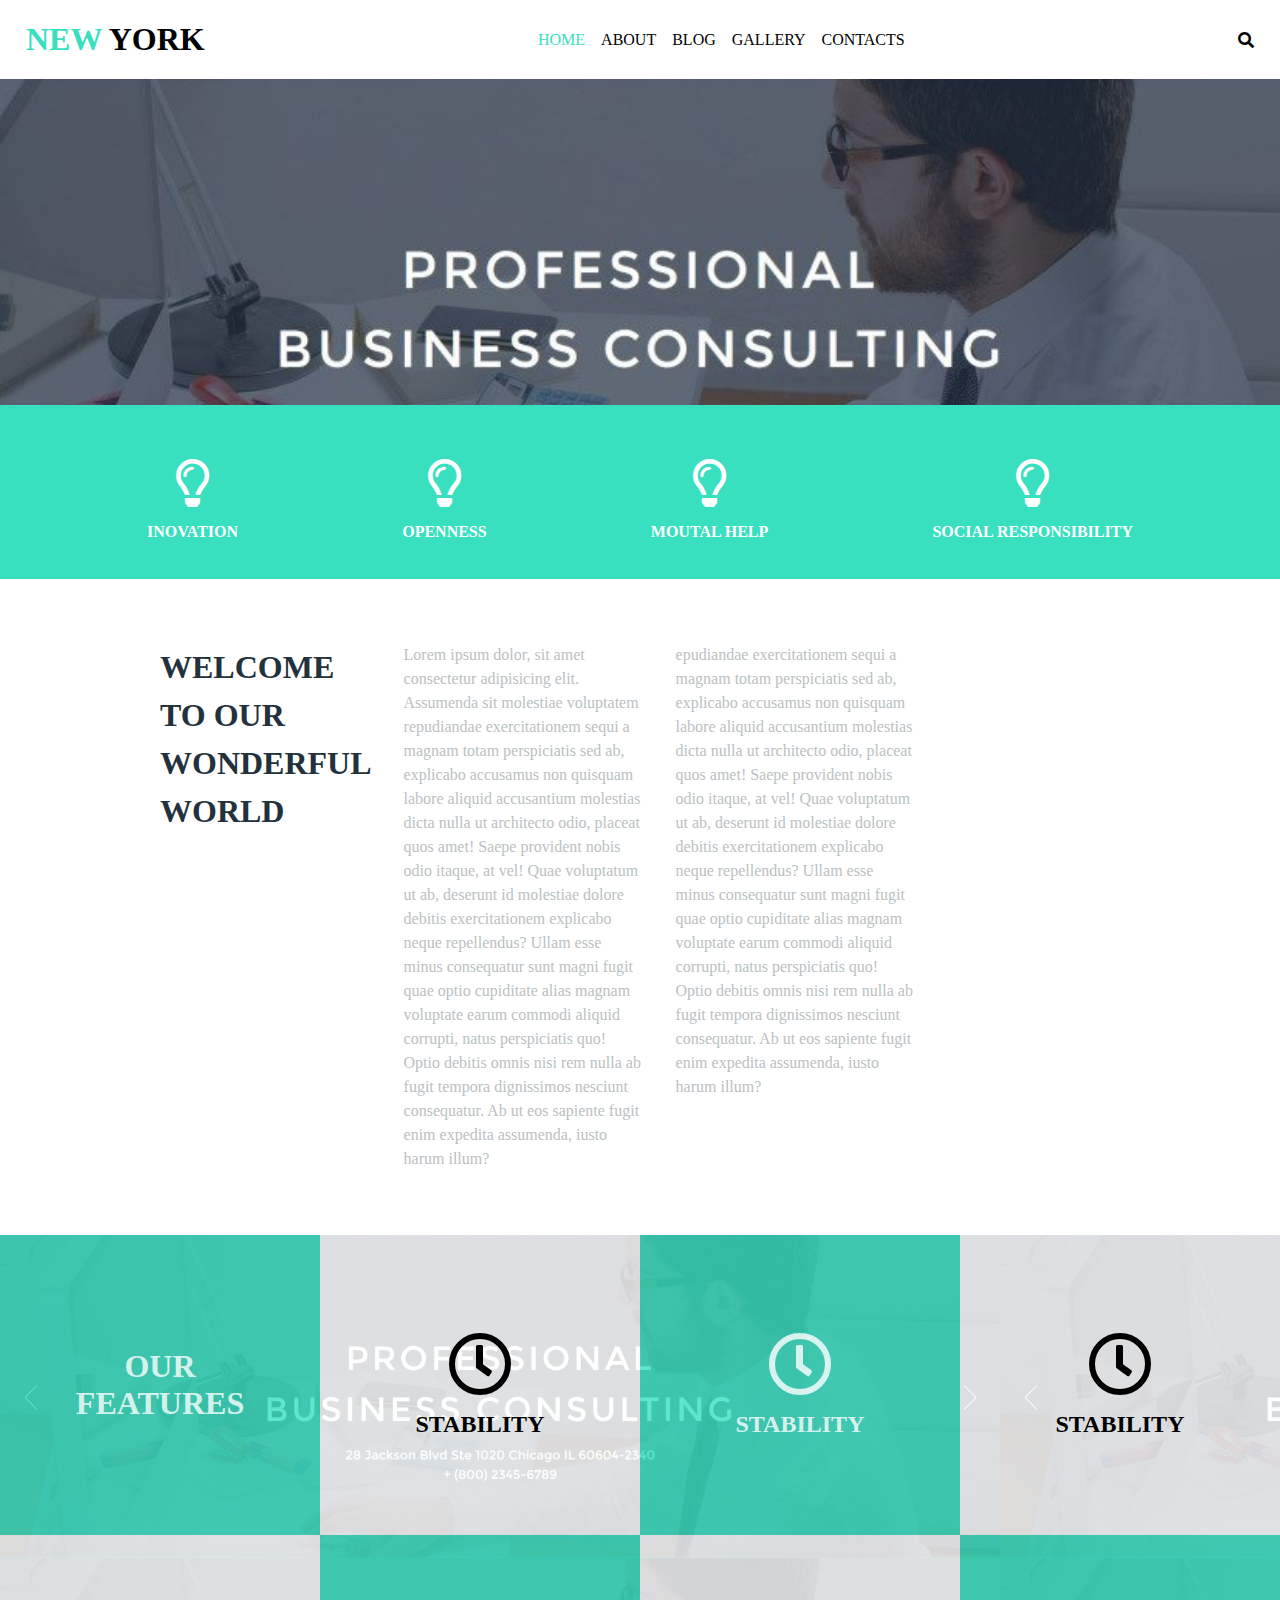
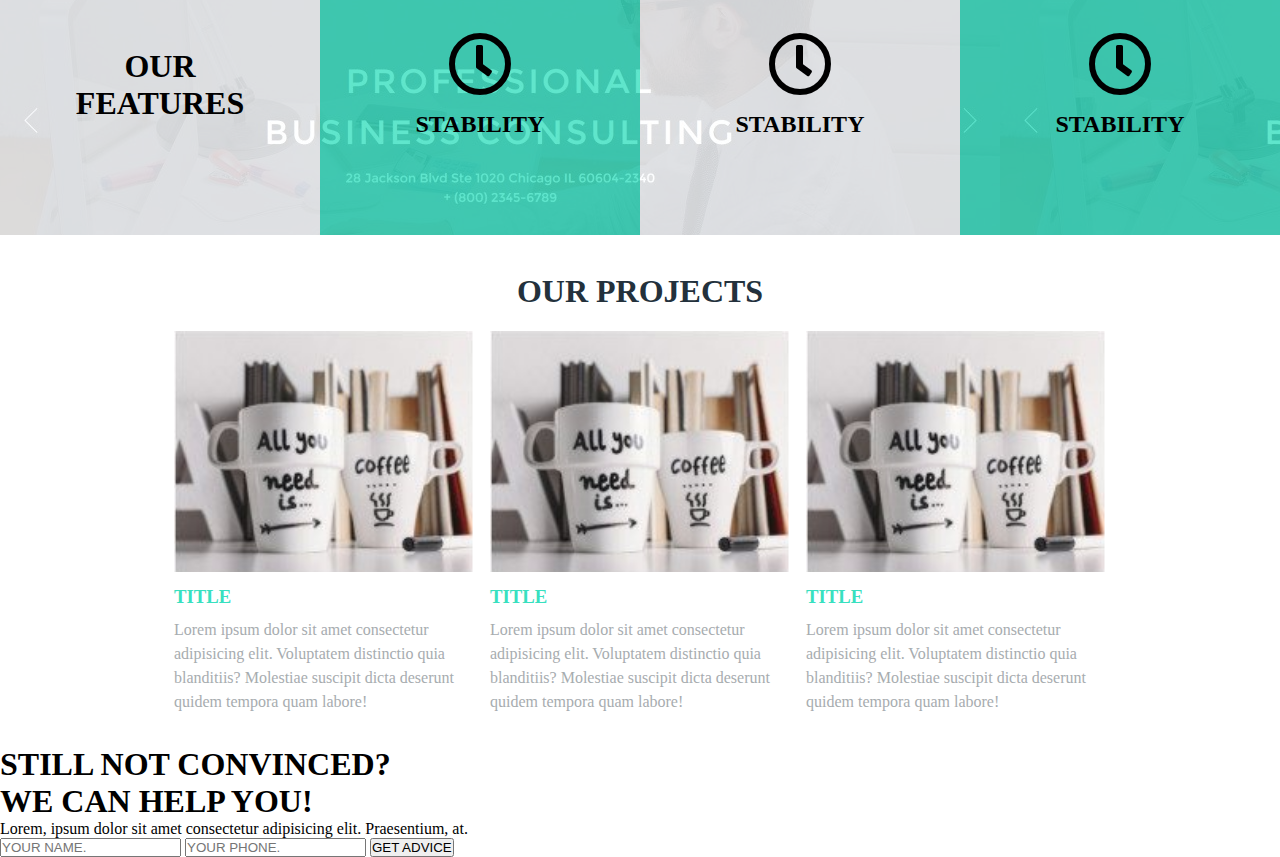
==== index.html @ db5636c2 "hiň" ====
<!DOCTYPE html>
<html lang="en">
<head>
    <meta charset="UTF-8">
    <meta http-equiv="X-UA-Compatible" content="IE=edge">
    <meta name="viewport" content="width=device-width, initial-scale=1.0">
    <title>Document</title>
    <link rel="stylesheet" href="style.css">
    <link rel="stylesheet" href="https://cdnjs.cloudflare.com/ajax/libs/font-awesome/5.15.4/css/all.min.css">
</head>
<body>
    <header>
        <nav>
            <h1>
                <span style="color: #38e0bf;">NEW
                </span>
                <span>YORK</span>
            </h1>
            <ul>
                <li class="active">HOME</li>
                <li>ABOUT</li>
                <li>BLOG</li>
                <li>GALLERY</li>
                <li>CONTACTS</li>
            </ul>
            <i class="fas fa-search"></i>
        </nav>
        <div class="hero">
            <div class="hero-bg">
                <div>
                    <i class="far fa-lightbulb"></i>
                    <h1>INOVATION</h1>
                </div>
                <div>
                    <i class="far fa-lightbulb"></i>
                    <h1>OPENNESS</h1>
                </div>
                <div>
                    <i class="far fa-lightbulb"></i>
                    <h1>MOUTAL HELP</h1>
                </div>
                <div>
                    <i class="far fa-lightbulb"></i>
                    <h1>SOCIAL RESPONSIBILITY</h1>
                </div>
            </div>
        </div>
    </header>

    <main>
        <div class="container">
            <h1>WELCOME<br> TO OUR<br> WONDERFUL<br> WORLD</h1>
            <p>Lorem ipsum dolor, sit amet consectetur adipisicing elit. Assumenda sit molestiae voluptatem repudiandae exercitationem sequi a magnam totam perspiciatis sed ab, explicabo accusamus non quisquam labore aliquid accusantium molestias dicta nulla ut architecto odio, placeat quos amet! Saepe provident nobis odio itaque, at vel! Quae voluptatum ut ab, deserunt id molestiae dolore debitis exercitationem explicabo neque repellendus? Ullam esse minus consequatur sunt magni fugit quae optio cupiditate alias magnam voluptate earum commodi aliquid corrupti, natus perspiciatis quo! Optio debitis omnis nisi rem nulla ab fugit tempora dignissimos nesciunt consequatur. Ab ut eos sapiente fugit enim expedita assumenda, iusto harum illum?</p>
            <p>epudiandae exercitationem sequi a magnam totam perspiciatis sed ab, explicabo accusamus non quisquam labore aliquid accusantium molestias dicta nulla ut architecto odio, placeat quos amet! Saepe provident nobis odio itaque, at vel! Quae voluptatum ut ab, deserunt id molestiae dolore debitis exercitationem explicabo neque repellendus? Ullam esse minus consequatur sunt magni fugit quae optio cupiditate alias magnam voluptate earum commodi aliquid corrupti, natus perspiciatis quo! Optio debitis omnis nisi rem nulla ab fugit tempora dignissimos nesciunt consequatur. Ab ut eos sapiente fugit enim expedita assumenda, iusto harum illum?</p>
        </div>
    
        <div class="container-boxes">
           <div class="box box-green text-white">
               <h1>OUR
                FEATURES</h1>
           </div>
           <div class="box">
                <i class="far fa-clock"></i>
                <h2>STABILITY</h2>
           </div>
           <div class="box box-green text-white">
                <i class="far fa-clock"></i>
                <h2>STABILITY</h2>
           </div>
           <div class="box">
                <i class="far fa-clock"></i>
                <h2>STABILITY</h2>
           </div>
           <div class="box">
            <h1>OUR
             FEATURES</h1>
        </div>
        <div class="box box-green">
             <i class="far fa-clock"></i>
             <h2>STABILITY</h2>
        </div>
        <div class="box">
             <i class="far fa-clock"></i>
             <h2>STABILITY</h2>
        </div>
        <div class="box box-green">
             <i class="far fa-clock"></i>
             <h2>STABILITY</h2>
        </div>
        </div>

        <div class="container-empty">
            <h1 class="title">
                OUR PROJECTS
            </h1>

            <div class="carousel">
                <div class="card">
                    <img src="./Assets/card-title.png" alt="">
                    <h3 class="card-title">TITLE</h3>
                    <p class="card-text">Lorem ipsum dolor sit amet consectetur adipisicing elit. Voluptatem distinctio quia blanditiis? Molestiae suscipit dicta deserunt quidem tempora quam labore!</p>
                </div>
                <div class="card">
                    <img src="./Assets/card-title.png" alt="">
                    <h3 class="card-title">TITLE</h3>
                    <p class="card-text">Lorem ipsum dolor sit amet consectetur adipisicing elit. Voluptatem distinctio quia blanditiis? Molestiae suscipit dicta deserunt quidem tempora quam labore!</p>
                </div>
                <div class="card">
                    <img src="./Assets/card-title.png" alt="">
                    <h3 class="card-title">TITLE</h3>
                    <p class="card-text">Lorem ipsum dolor sit amet consectetur adipisicing elit. Voluptatem distinctio quia blanditiis? Molestiae suscipit dicta deserunt quidem tempora quam labore!</p>
                </div>
            </div>
        </div>
        
        <div class="contact">
            <h1>STILL NOT CONVINCED?</h1>
            <h1>WE CAN HELP YOU!</h1>
            <p>Lorem, ipsum dolor sit amet consectetur adipisicing elit. Praesentium, at.</p>
            <input type="text" placeholder="YOUR NAME.">
            <input type="text" placeholder="YOUR PHONE.">
            <button>GET ADVICE</button>
        </div>

    </main>
</body>
</html>
---- style.css ----
*{
    box-sizing: border-box;
    padding: 0;
    margin: 0;
}
nav{
    margin: 21px 26px;
    display: flex;
    align-items: center;
}

nav ul {
    display: flex;
    list-style: none;
    gap: 1rem;
    margin-left: auto;
    margin-right: auto;
}
nav ul li.active{
    color: #38e0bf;
}
.hero{
    background: url(./Assets/hero.png);
    background-position: center center;
    background-size: cover;
    width: 100%;
    height: 500px;
    position: relative;
}
.hero-bg{
    background:#38e0bf;
    position: absolute;
    bottom: 0;
    width: 100%;
    display: flex;
    color: white;
    padding: 38px 65px;
}
.hero-bg div{
    flex: 1 1 auto;
    text-align: center;
}
.hero-bg div i{
    font-size: 3rem;
    margin: 1rem auto;
}
.hero-bg div h1{
    font-size: 1rem;
}
.container{
    width: 75%;
    display: flex;
    margin: 4rem auto;
    gap: 2rem;
}
.container h1,.title{
    line-height: 1.5;
    color: #23313c;
}
.container p{
    color: #babfc3;
    line-height: 1.5;
    width: 25%;
}
.container-boxes{
    display: grid;
    grid-template-columns: repeat(4,1fr);
    background: url(./Assets/hero.png);
}
.box{
    width: 100%;
    height: 300px;
    padding: 0px 25%;
    background: rgba(255, 255, 255, 0.8);
    display: flex;
    justify-content: center;
    align-items: center;
    flex-direction: column;
    text-align: center;
}
.box i {
    font-size: 4rem;
    margin-bottom: 15px;
}
.box.box-green{
    background: rgba(56, 224, 191, 0.8);
}
.box.text-white{
    color: rgba(255, 255, 255, 0.8);
}
.title{
    text-align: center;
}
.container-empty{
    width: 75%;
    margin: 2rem auto;
}
.carousel{
    display: flex;
    gap: 1rem;
    justify-content: center;
}
.container-empty h1{
    margin: 1rem 0px;
}
.card{
    width: 300px;
}
.card img{
    width: 100%;
}
.card-title{
    margin: 10px 0px;
    color: rgb(56, 224, 191);
}
.card-text{
    color: #a7acaf;
    line-height: 1.5;
}
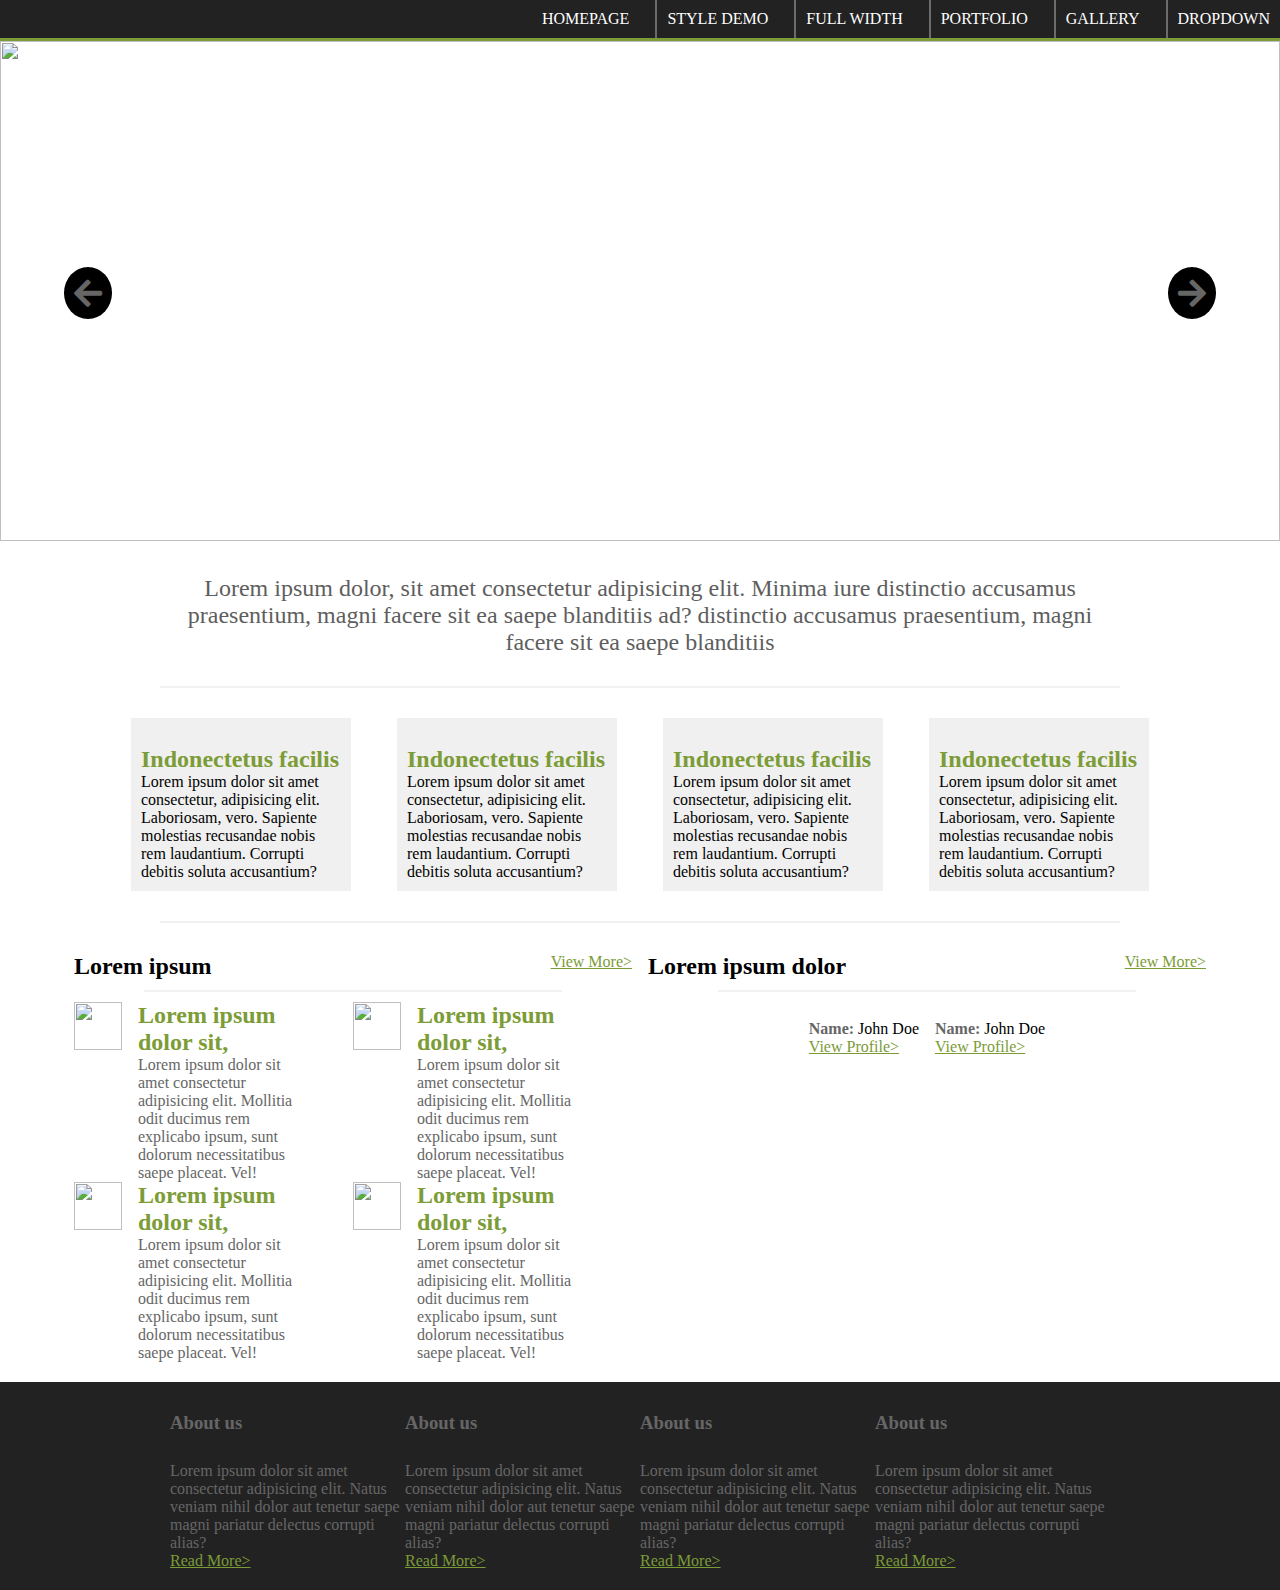
==== commit 2a9c83dc: "du" ====
--- a/index.html
+++ b/index.html
@@ -1,127 +1,194 @@
 <!DOCTYPE html>
 <html lang="en">
-<head>
-    <meta charset="UTF-8">
-    <meta http-equiv="X-UA-Compatible" content="IE=edge">
-    <meta name="viewport" content="width=device-width, initial-scale=1.0">
+  <head>
+    <meta charset="UTF-8" />
+    <meta http-equiv="X-UA-Compatible" content="IE=edge" />
+    <meta name="viewport" content="width=device-width, initial-scale=1.0" />
     <title>Document</title>
-    <link rel="stylesheet" href="style.css">
-    <link rel="stylesheet" href="https://cdnjs.cloudflare.com/ajax/libs/font-awesome/5.15.4/css/all.min.css">
-</head>
-<body>
+    <link
+      rel="stylesheet"
+      href="https://cdnjs.cloudflare.com/ajax/libs/font-awesome/5.15.4/css/all.min.css"
+    />
+    <link rel="stylesheet" href="style.css" />
+  </head>
+  <body>
     <header>
-        <nav>
-            <h1>
-                <span style="color: #38e0bf;">NEW
-                </span>
-                <span>YORK</span>
-            </h1>
-            <ul>
-                <li class="active">HOME</li>
-                <li>ABOUT</li>
-                <li>BLOG</li>
-                <li>GALLERY</li>
-                <li>CONTACTS</li>
-            </ul>
-            <i class="fas fa-search"></i>
-        </nav>
-        <div class="hero">
-            <div class="hero-bg">
-                <div>
-                    <i class="far fa-lightbulb"></i>
-                    <h1>INOVATION</h1>
-                </div>
-                <div>
-                    <i class="far fa-lightbulb"></i>
-                    <h1>OPENNESS</h1>
-                </div>
-                <div>
-                    <i class="far fa-lightbulb"></i>
-                    <h1>MOUTAL HELP</h1>
-                </div>
-                <div>
-                    <i class="far fa-lightbulb"></i>
-                    <h1>SOCIAL RESPONSIBILITY</h1>
-                </div>
-            </div>
+      <nav>
+        <img src="./Assets/logo.png" alt="" />
+        <ul>
+          <li>HOMEPAGE</li>
+          <li>STYLE DEMO</li>
+          <li>FULL WIDTH</li>
+          <li>PORTFOLIO</li>
+          <li>GALLERY</li>
+          <li>DROPDOWN</li>
+        </ul>
+        <i class="fas fa-bars hamburger"></i>
+      </nav>
+    </header>
+    <main>
+      <div class="hero-carousel">
+        <img src="./Assets/carousel.png" alt="" />
+        <i class="fas fa-arrow-left arrow"></i>
+        <i class="fas fa-arrow-right arrow"></i>
+      </div>
+      <h2 class="quote">
+        Lorem ipsum dolor, sit amet consectetur adipisicing elit. Minima iure
+        distinctio accusamus praesentium, magni facere sit ea saepe blanditiis
+        ad? distinctio accusamus praesentium, magni facere sit ea saepe
+        blanditiis
+      </h2>
+      <div class="line"></div>
+
+      <div class="carousel">
+        <div class="card">
+          <img src="./Assets/image.png" alt="" />
+          <div class="card-content">
+            <h2>Indonectetus facilis</h2>
+            <p>
+              Lorem ipsum dolor sit amet consectetur, adipisicing elit.
+              Laboriosam, vero. Sapiente molestias recusandae nobis rem
+              laudantium. Corrupti debitis soluta accusantium?
+            </p>
+          </div>
         </div>
-    </header>
-
-    <main>
-        <div class="container">
-            <h1>WELCOME<br> TO OUR<br> WONDERFUL<br> WORLD</h1>
-            <p>Lorem ipsum dolor, sit amet consectetur adipisicing elit. Assumenda sit molestiae voluptatem repudiandae exercitationem sequi a magnam totam perspiciatis sed ab, explicabo accusamus non quisquam labore aliquid accusantium molestias dicta nulla ut architecto odio, placeat quos amet! Saepe provident nobis odio itaque, at vel! Quae voluptatum ut ab, deserunt id molestiae dolore debitis exercitationem explicabo neque repellendus? Ullam esse minus consequatur sunt magni fugit quae optio cupiditate alias magnam voluptate earum commodi aliquid corrupti, natus perspiciatis quo! Optio debitis omnis nisi rem nulla ab fugit tempora dignissimos nesciunt consequatur. Ab ut eos sapiente fugit enim expedita assumenda, iusto harum illum?</p>
-            <p>epudiandae exercitationem sequi a magnam totam perspiciatis sed ab, explicabo accusamus non quisquam labore aliquid accusantium molestias dicta nulla ut architecto odio, placeat quos amet! Saepe provident nobis odio itaque, at vel! Quae voluptatum ut ab, deserunt id molestiae dolore debitis exercitationem explicabo neque repellendus? Ullam esse minus consequatur sunt magni fugit quae optio cupiditate alias magnam voluptate earum commodi aliquid corrupti, natus perspiciatis quo! Optio debitis omnis nisi rem nulla ab fugit tempora dignissimos nesciunt consequatur. Ab ut eos sapiente fugit enim expedita assumenda, iusto harum illum?</p>
+        <div class="card">
+          <img src="./Assets/image.png" alt="" />
+          <div class="card-content">
+            <h2>Indonectetus facilis</h2>
+            <p>
+              Lorem ipsum dolor sit amet consectetur, adipisicing elit.
+              Laboriosam, vero. Sapiente molestias recusandae nobis rem
+              laudantium. Corrupti debitis soluta accusantium?
+            </p>
+          </div>
         </div>
-    
-        <div class="container-boxes">
-           <div class="box box-green text-white">
-               <h1>OUR
-                FEATURES</h1>
-           </div>
-           <div class="box">
-                <i class="far fa-clock"></i>
-                <h2>STABILITY</h2>
-           </div>
-           <div class="box box-green text-white">
-                <i class="far fa-clock"></i>
-                <h2>STABILITY</h2>
-           </div>
-           <div class="box">
-                <i class="far fa-clock"></i>
-                <h2>STABILITY</h2>
-           </div>
-           <div class="box">
-            <h1>OUR
-             FEATURES</h1>
+        <div class="card">
+          <img src="./Assets/image.png" alt="" />
+          <div class="card-content">
+            <h2>Indonectetus facilis</h2>
+            <p>
+              Lorem ipsum dolor sit amet consectetur, adipisicing elit.
+              Laboriosam, vero. Sapiente molestias recusandae nobis rem
+              laudantium. Corrupti debitis soluta accusantium?
+            </p>
+          </div>
         </div>
-        <div class="box box-green">
-             <i class="far fa-clock"></i>
-             <h2>STABILITY</h2>
-        </div>
-        <div class="box">
-             <i class="far fa-clock"></i>
-             <h2>STABILITY</h2>
-        </div>
-        <div class="box box-green">
-             <i class="far fa-clock"></i>
-             <h2>STABILITY</h2>
+        <div class="card">
+          <img src="./Assets/image.png" alt="" />
+          <div class="card-content">
+            <h2>Indonectetus facilis</h2>
+            <p>
+              Lorem ipsum dolor sit amet consectetur, adipisicing elit.
+              Laboriosam, vero. Sapiente molestias recusandae nobis rem
+              laudantium. Corrupti debitis soluta accusantium?
+            </p>
+          </div>
         </div>
         </div>
+      </div>
+        <div class="line"></div>
+        <div class="container">
+          <div class="articles">
+            <div>
+              <h2 style="width: 75%; display: inline-block;">Lorem ipsum</h2>
+              <span style="float: right;"><a href="" class="link">View More></a></span>
+            </div>
+            <div class="line full"></div>
+            <div class="post-container">
+              <div class="post">
+                <img src="./Assets/post.png" alt="">
+                <div>
+                  <h2>Lorem ipsum dolor sit,</h2>
+                <p>Lorem ipsum dolor sit amet consectetur adipisicing elit. Mollitia odit ducimus rem explicabo ipsum, sunt dolorum necessitatibus saepe placeat. Vel!</p>
+                </div>
+              </div>
+              <div class="post">
+                <img src="./Assets/post.png" alt="">
+                <div>
+                  <h2>Lorem ipsum dolor sit,</h2>
+                <p>Lorem ipsum dolor sit amet consectetur adipisicing elit. Mollitia odit ducimus rem explicabo ipsum, sunt dolorum necessitatibus saepe placeat. Vel!</p>
+                </div>
+              </div>
+              <div class="post">
+                <img src="./Assets/post.png" alt="">
+                <div>
+                  <h2>Lorem ipsum dolor sit,</h2>
+                <p>Lorem ipsum dolor sit amet consectetur adipisicing elit. Mollitia odit ducimus rem explicabo ipsum, sunt dolorum necessitatibus saepe placeat. Vel!</p>
+                </div>
+              </div>
+              <div class="post">
+                <img src="./Assets/post.png" alt="">
+                <div>
+                  <h2>Lorem ipsum dolor sit,</h2>
+                <p>Lorem ipsum dolor sit amet consectetur adipisicing elit. Mollitia odit ducimus rem explicabo ipsum, sunt dolorum necessitatibus saepe placeat. Vel!</p>
+                </div>
+              </div>
 
-        <div class="container-empty">
-            <h1 class="title">
-                OUR PROJECTS
-            </h1>
-
-            <div class="carousel">
-                <div class="card">
-                    <img src="./Assets/card-title.png" alt="">
-                    <h3 class="card-title">TITLE</h3>
-                    <p class="card-text">Lorem ipsum dolor sit amet consectetur adipisicing elit. Voluptatem distinctio quia blanditiis? Molestiae suscipit dicta deserunt quidem tempora quam labore!</p>
+            </div>
+          </div>
+          <aside class="users">
+            <div>
+              <h2 style="width: 75%; display: inline-block;">Lorem ipsum dolor</h2>
+              <span style="float: right;"><a href="" class="link">View More></a></span>
+            </div>
+            <div class="line"></div>
+            <div class="user-container">
+              <div class="user">
+                <img src="Assets/User.png" alt="" />
+                <div>
+                  <span class="name">
+                    Name:
+                  </span>
+                  <span>John Doe</span>
+                  <br>
+                  <a href="" class="link">View Profile></a>
                 </div>
-                <div class="card">
-                    <img src="./Assets/card-title.png" alt="">
-                    <h3 class="card-title">TITLE</h3>
-                    <p class="card-text">Lorem ipsum dolor sit amet consectetur adipisicing elit. Voluptatem distinctio quia blanditiis? Molestiae suscipit dicta deserunt quidem tempora quam labore!</p>
+              </div>
+              <div class="user">
+                <img src="Assets/User.png" alt="" />
+                <div>
+                  <span class="name">
+                    Name:
+                  </span>
+                  <span>John Doe</span>
+                  <br>
+                  <a href="" class="link">View Profile></a>
                 </div>
-                <div class="card">
-                    <img src="./Assets/card-title.png" alt="">
-                    <h3 class="card-title">TITLE</h3>
-                    <p class="card-text">Lorem ipsum dolor sit amet consectetur adipisicing elit. Voluptatem distinctio quia blanditiis? Molestiae suscipit dicta deserunt quidem tempora quam labore!</p>
-                </div>
+              </div>
             </div>
+          </aside>
         </div>
         
-        <div class="contact">
-            <h1>STILL NOT CONVINCED?</h1>
-            <h1>WE CAN HELP YOU!</h1>
-            <p>Lorem, ipsum dolor sit amet consectetur adipisicing elit. Praesentium, at.</p>
-            <input type="text" placeholder="YOUR NAME.">
-            <input type="text" placeholder="YOUR PHONE.">
-            <button>GET ADVICE</button>
-        </div>
+    </main>
 
-    </main>
-</body>
-</html>+    <footer>
+     <div class="footer-wrapper">
+      <section>
+        <h3>About us</h3>
+        <img src="./Assets/215x90px.png" alt="">
+        <p>Lorem ipsum dolor sit amet consectetur adipisicing elit. Natus veniam nihil dolor aut tenetur saepe magni pariatur delectus corrupti alias?</p>
+        <a href="" class="link">Read More></a>
+      </section>
+      <section>
+        <h3>About us</h3>
+        <img src="./Assets/215x90px.png" alt="">
+        <p>Lorem ipsum dolor sit amet consectetur adipisicing elit. Natus veniam nihil dolor aut tenetur saepe magni pariatur delectus corrupti alias?</p>
+        <a href="" class="link">Read More></a>
+      </section>
+      <section>
+        <h3>About us</h3>
+        <img src="./Assets/215x90px.png" alt="">
+        <p>Lorem ipsum dolor sit amet consectetur adipisicing elit. Natus veniam nihil dolor aut tenetur saepe magni pariatur delectus corrupti alias?</p>
+        <a href="" class="link">Read More></a>
+      </section>
+      <section>
+        <h3>About us</h3>
+        <img src="./Assets/215x90px.png" alt="">
+        <p>Lorem ipsum dolor sit amet consectetur adipisicing elit. Natus veniam nihil dolor aut tenetur saepe magni pariatur delectus corrupti alias?</p>
+        <a href="" class="link">Read More></a>
+      </section>
+     </div>
+    </footer>
+  </body>
+</html>
--- a/style.css
+++ b/style.css
@@ -1,119 +1,233 @@
-*{
-    box-sizing: border-box;
-    padding: 0;
-    margin: 0;
-}
-nav{
-    margin: 21px 26px;
-    display: flex;
+* {
+  box-sizing: border-box;
+  margin: 0;
+  padding: 0;
+}
+:root {
+  --bg-primary: #222222;
+}
+nav {
+  display: flex;
+  justify-content: space-between;
+  align-items: center;
+  background-color: var(--bg-primary);
+  border-bottom: 3px solid #7c9c37;
+}
+nav ul {
+  display: flex;
+  gap: 1rem;
+  list-style-type: none;
+  color: white;
+}
+nav ul li {
+  border-left: 2px solid #6c6c6c;
+  padding: 10px;
+}
+nav ul li:hover {
+  color: #54652e;
+  cursor: pointer;
+}
+nav ul li:first-child {
+  border: 0;
+}
+@media screen and (max-width: 1000px) {
+  nav ul {
+    display: none;
+  }
+  .hamburger {
+    display: block !important;
+  }
+}
+.hero-carousel {
+  position: relative;
+}
+.hero-carousel img {
+  width: 100%;
+  height: 500px;
+}
+
+.arrow,
+.arrow.fa-arrow-left {
+  font-size: 2rem;
+  background-color: black;
+  color: #666666;
+  padding: 10px;
+  border-radius: 50%;
+  position: absolute;
+  z-index: 2;
+  top: 50%;
+  right: 5%;
+  display: block;
+  transform: translateY(-50%);
+}
+.arrow.fa-arrow-left {
+  left: 5%;
+  right: unset;
+}
+.quote {
+  color: #5e5e5e;
+  font-weight: 100;
+  width: 75%;
+  margin: 30px auto;
+  text-align: center;
+}
+.line {
+  background: #f1f1f1;
+  width: 75%;
+  height: 2px;
+  margin: 10px auto;
+}
+.card {
+  width: 220px;
+  background: #f0f0f0;
+}
+.card h2 {
+  color: #7c9c37;
+}
+.card-content {
+  padding: 10px 10px;
+}
+.carousel {
+  display: grid;
+  grid-template-columns: repeat(4, 250px);
+  place-items: center center;
+  padding: 20px;
+  align-items: center;
+  justify-content: center;
+  gap: 1rem;
+  row-gap: 1rem;
+}
+.hamburger {
+  font-size: 2rem;
+  color: white;
+  display: none;
+  margin-right: 10px;
+}
+@media screen and (max-width: 1000px) {
+  .carousel {
+    grid-template-columns: repeat(2, 250px);
+  }
+}
+@media screen and (max-width: 500px) {
+  .carousel {
+    grid-template-columns: repeat(1, 250px);
+  }
+}
+
+.post {
+  display: flex;
+  gap: 1rem;
+  width: 230px;
+}
+.post img {
+  width: 48px;
+  height: 48px;
+}
+.post h2 {
+  color: #7c9c37;
+}
+.post p {
+  color: #666666;
+}
+.post-container {
+  display: grid;
+  grid-template-columns: repeat(2, 1fr);
+}
+.container {
+  padding: 20px;
+  display: flex;
+  gap: 1rem;
+  justify-content: center;
+}
+.articles {
+  width: 45%;
+}
+.users {
+  width: 45%;
+}
+.link {
+  color: #7b9b37;
+}
+.name {
+  color: #666666;
+  font-weight: bold;
+}
+.user-container {
+  display: flex;
+  justify-content: center;
+  gap: 1rem;
+}
+
+@media screen and (max-width: 1000px) {
+  .container {
+    flex-direction: column;
     align-items: center;
-}
-
-nav ul {
-    display: flex;
-    list-style: none;
-    gap: 1rem;
-    margin-left: auto;
-    margin-right: auto;
-}
-nav ul li.active{
-    color: #38e0bf;
-}
-.hero{
-    background: url(./Assets/hero.png);
-    background-position: center center;
-    background-size: cover;
+  }
+  .articles {
     width: 100%;
-    height: 500px;
-    position: relative;
-}
-.hero-bg{
-    background:#38e0bf;
-    position: absolute;
-    bottom: 0;
+  }
+  .post-container {
+    place-items: center center;
+  }
+  .users {
     width: 100%;
-    display: flex;
-    color: white;
-    padding: 38px 65px;
-}
-.hero-bg div{
-    flex: 1 1 auto;
-    text-align: center;
-}
-.hero-bg div i{
-    font-size: 3rem;
-    margin: 1rem auto;
-}
-.hero-bg div h1{
-    font-size: 1rem;
-}
-.container{
-    width: 75%;
-    display: flex;
-    margin: 4rem auto;
-    gap: 2rem;
-}
-.container h1,.title{
-    line-height: 1.5;
-    color: #23313c;
-}
-.container p{
-    color: #babfc3;
-    line-height: 1.5;
-    width: 25%;
-}
-.container-boxes{
-    display: grid;
-    grid-template-columns: repeat(4,1fr);
-    background: url(./Assets/hero.png);
-}
-.box{
+  }
+  .post-container {
+    place-items: center center;
+  }
+}
+@media screen and (max-width: 600px) {
+  .container {
+    flex-direction: column;
+    align-items: center;
+  }
+  .articles {
     width: 100%;
-    height: 300px;
-    padding: 0px 25%;
-    background: rgba(255, 255, 255, 0.8);
-    display: flex;
-    justify-content: center;
+  }
+  .post-container {
+    place-items: center center;
+    grid-template-columns: repeat(1, 1fr);
+    row-gap: 1rem;
+  }
+  .user-container {
+    flex-direction: column;
     align-items: center;
-    flex-direction: column;
-    text-align: center;
-}
-.box i {
-    font-size: 4rem;
-    margin-bottom: 15px;
-}
-.box.box-green{
-    background: rgba(56, 224, 191, 0.8);
-}
-.box.text-white{
-    color: rgba(255, 255, 255, 0.8);
-}
-.title{
-    text-align: center;
-}
-.container-empty{
-    width: 75%;
-    margin: 2rem auto;
-}
-.carousel{
-    display: flex;
-    gap: 1rem;
-    justify-content: center;
-}
-.container-empty h1{
-    margin: 1rem 0px;
-}
-.card{
-    width: 300px;
-}
-.card img{
-    width: 100%;
-}
-.card-title{
-    margin: 10px 0px;
-    color: rgb(56, 224, 191);
-}
-.card-text{
-    color: #a7acaf;
-    line-height: 1.5;
-}+  }
+  .post-container {
+    place-items: center center;
+  }
+}
+footer {
+  background: #222222;
+}
+footer .footer-wrapper {
+  padding: 20px 10px;
+  display: grid;
+  grid-template-columns: repeat(4, 1fr);
+  width: 75%;
+  margin: 0 auto;
+}
+footer h3 {
+  color: #666666;
+  margin: 10px 0px;
+}
+
+footer p {
+  color: #666666;
+}
+@media screen and (max-width: 1200px) {
+  .footer-wrapper {
+    width: 100% !important;
+  }
+}
+@media screen and (max-width: 950px) {
+  .footer-wrapper {
+    grid-template-columns: repeat(2, 1fr) !important;
+  }
+}
+@media screen and (max-width: 600px) {
+  .footer-wrapper {
+    grid-template-columns: repeat(1, 1fr) !important;
+    width: 50% !important;
+  }
+}
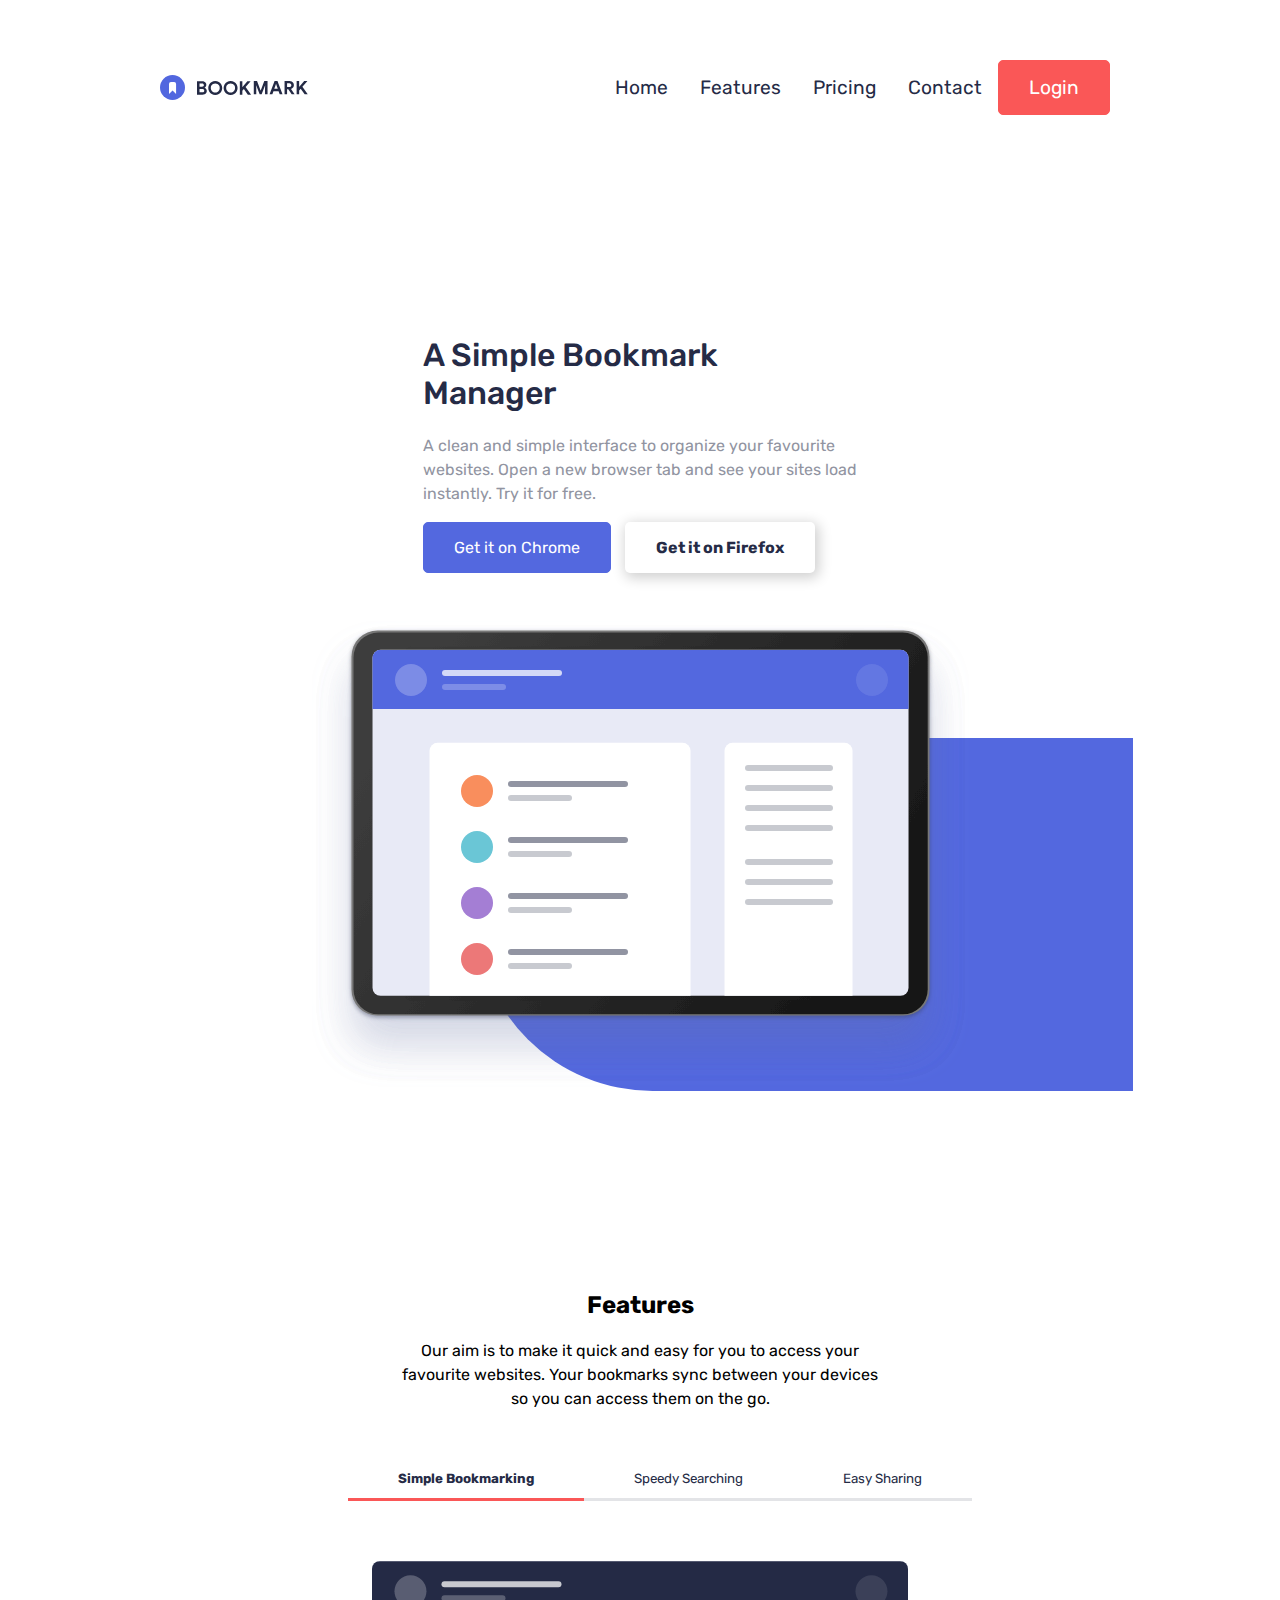
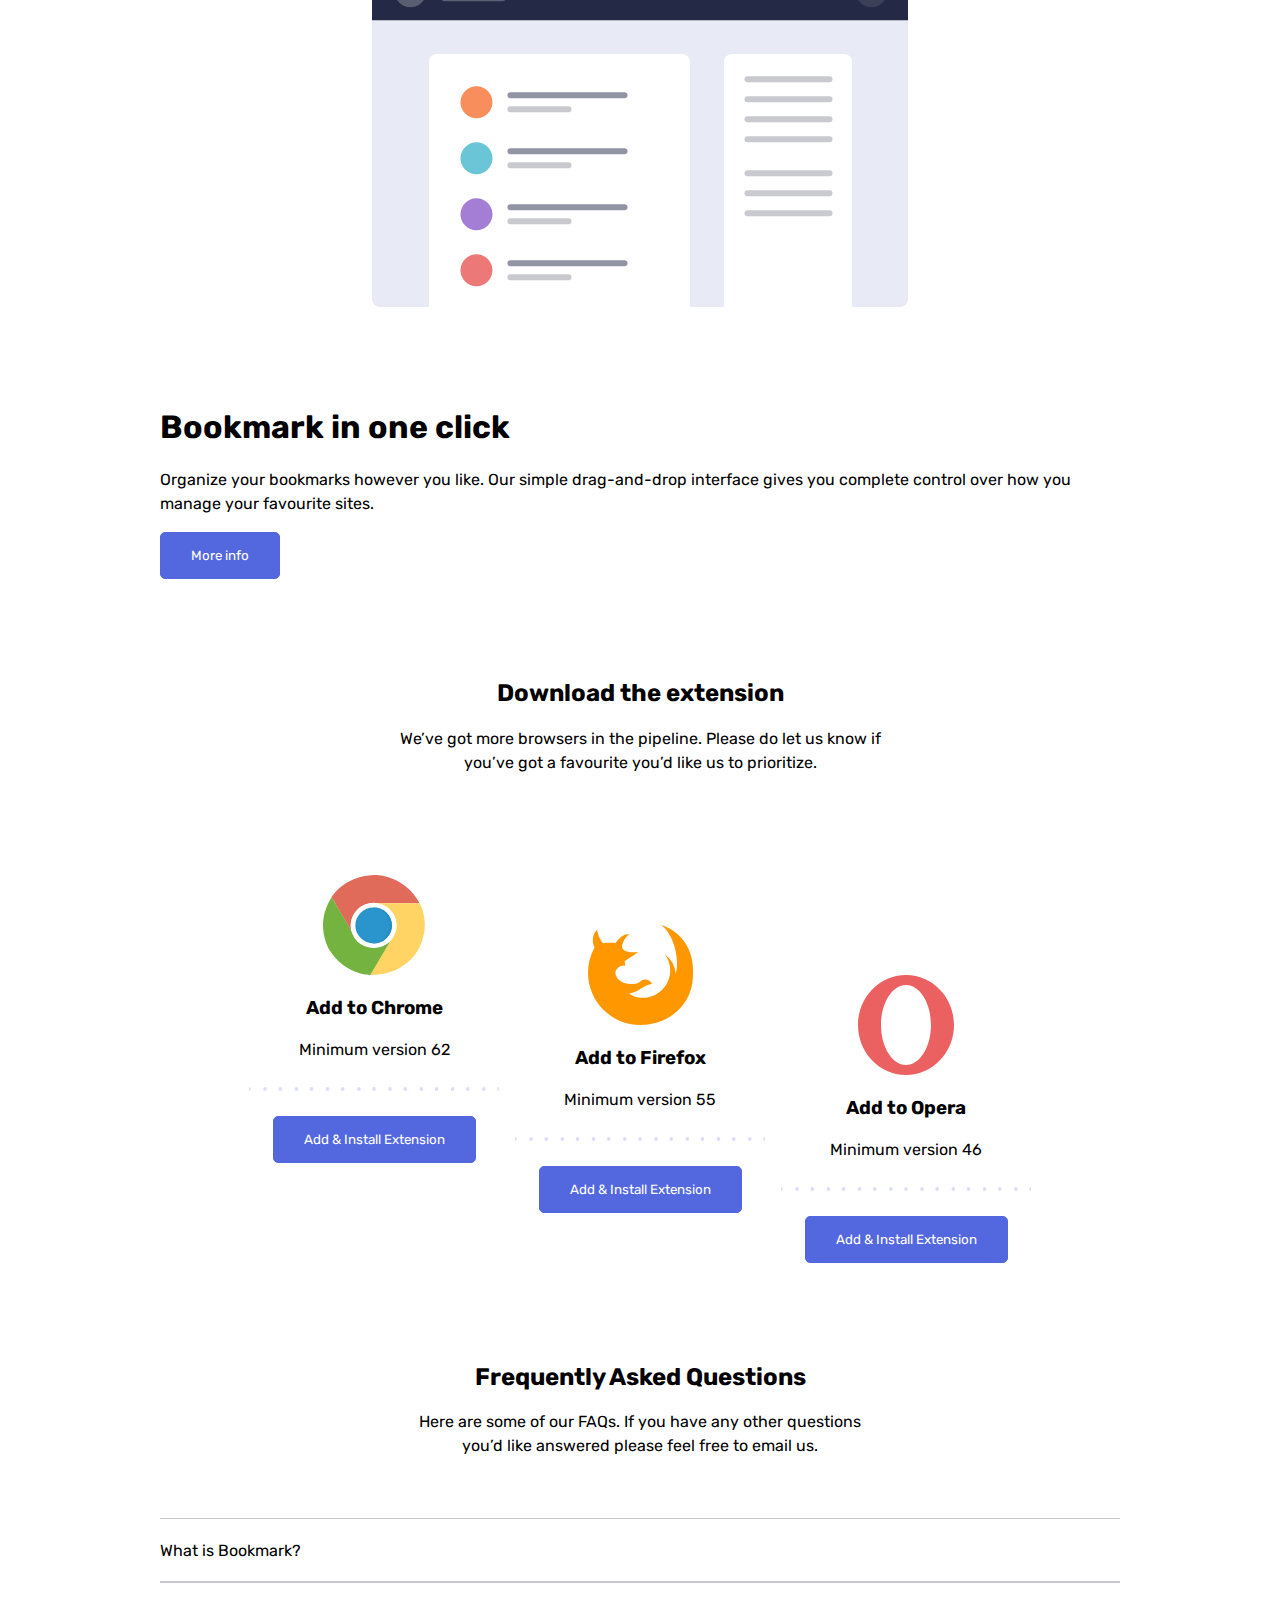
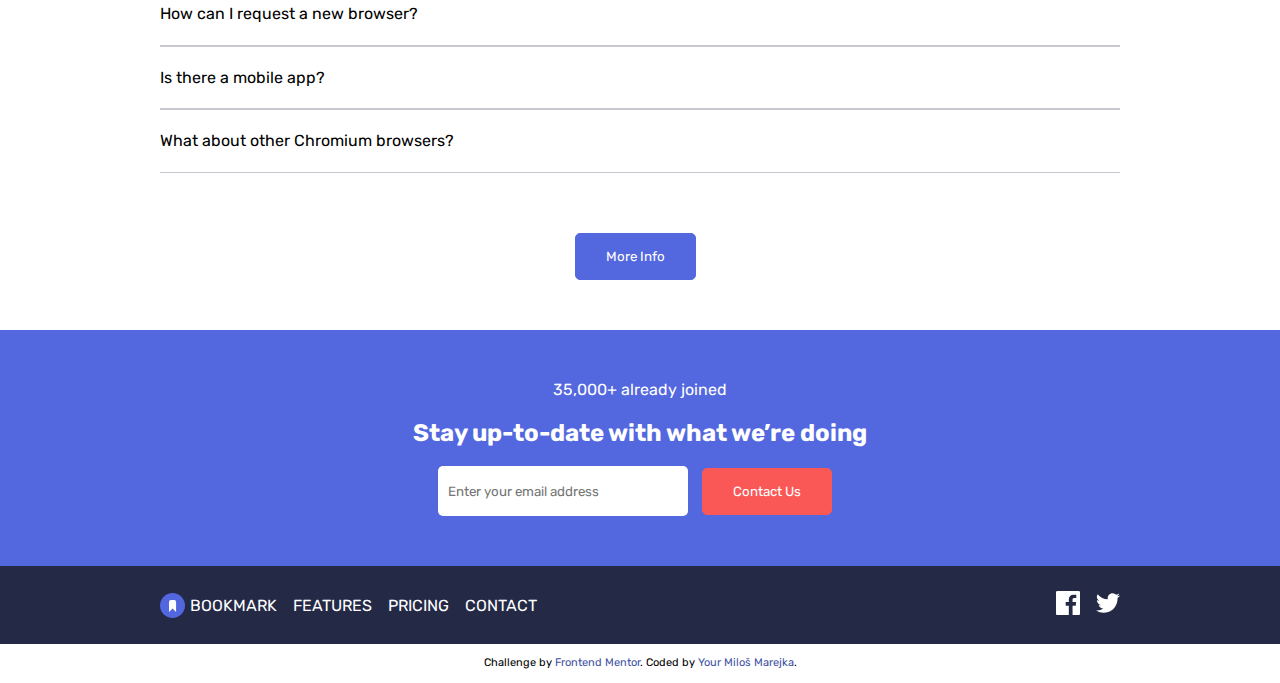
==== commit f254d232: "new site" ====
--- a/index.html
+++ b/index.html
@@ -1,194 +1,288 @@
 <!DOCTYPE html>
 <html lang="en">
-  <head>
-    <meta charset="UTF-8" />
-    <meta http-equiv="X-UA-Compatible" content="IE=edge" />
-    <meta name="viewport" content="width=device-width, initial-scale=1.0" />
-    <title>Document</title>
-    <link
-      rel="stylesheet"
-      href="https://cdnjs.cloudflare.com/ajax/libs/font-awesome/5.15.4/css/all.min.css"
-    />
-    <link rel="stylesheet" href="style.css" />
-  </head>
-  <body>
-    <header>
+<head>
+  <meta charset="UTF-8">
+  <meta name="viewport" content="width=device-width, initial-scale=1.0"> <!-- displays site properly based on user's device -->
+  <link rel="icon" type="image/png" sizes="32x32" href="./images/favicon-32x32.png">
+  
+  <title>Frontend Mentor | Bookmark landing page</title>
+
+  <!-- Feel free to remove these styles or customise in your own stylesheet 👍 -->
+  <style>
+    .attribution { font-size: 11px; text-align: center; }
+    .attribution a { color: hsl(228, 45%, 44%); }
+  </style>
+
+<!-- fontawesome all min cdn-->
+<link rel="stylesheet" href="style.css">
+<link rel="stylesheet" href="https://cdnjs.cloudflare.com/ajax/libs/font-awesome/6.0.0-beta2/css/all.min.css" integrity="sha512-YWzhKL2whUzgiheMoBFwW8CKV4qpHQAEuvilg9FAn5VJUDwKZZxkJNuGM4XkWuk94WCrrwslk8yWNGmY1EduTA==" crossorigin="anonymous" referrerpolicy="no-referrer" />
+  
+  
+</head>
+<body>
+    <header class="container-75">
       <nav>
-        <img src="./Assets/logo.png" alt="" />
+        <img src="./images/logo-bookmark.svg" alt="">
         <ul>
-          <li>HOMEPAGE</li>
-          <li>STYLE DEMO</li>
-          <li>FULL WIDTH</li>
-          <li>PORTFOLIO</li>
-          <li>GALLERY</li>
-          <li>DROPDOWN</li>
-        </ul>
-        <i class="fas fa-bars hamburger"></i>
+          <li>
+            <a href="#">
+              Home
+            </a>
+          </li>
+          <li>
+            <a href="#">
+              Features
+            </a>
+          </li>
+          <li>
+            <a href="#">
+              Pricing
+            </a>
+          </li>
+          <li>
+            <a href="#">
+              Contact
+            </a>
+          </li>
+          <li>
+            <a href="#" class="btn">
+              Login
+            </a>
+          </li>
       </nav>
-    </header>
-    <main>
-      <div class="hero-carousel">
-        <img src="./Assets/carousel.png" alt="" />
-        <i class="fas fa-arrow-left arrow"></i>
-        <i class="fas fa-arrow-right arrow"></i>
-      </div>
-      <h2 class="quote">
-        Lorem ipsum dolor, sit amet consectetur adipisicing elit. Minima iure
-        distinctio accusamus praesentium, magni facere sit ea saepe blanditiis
-        ad? distinctio accusamus praesentium, magni facere sit ea saepe
-        blanditiis
-      </h2>
-      <div class="line"></div>
-
-      <div class="carousel">
-        <div class="card">
-          <img src="./Assets/image.png" alt="" />
-          <div class="card-content">
-            <h2>Indonectetus facilis</h2>
-            <p>
-              Lorem ipsum dolor sit amet consectetur, adipisicing elit.
-              Laboriosam, vero. Sapiente molestias recusandae nobis rem
-              laudantium. Corrupti debitis soluta accusantium?
-            </p>
-          </div>
+  
+      <div class="hero-container">
+        <div class="wrapper">
+          <h1 class="title">
+            A Simple Bookmark<br> Manager
+          </h1>
+          <p class="text">
+            A clean and simple interface to organize your favourite<br> websites. Open a new 
+            browser tab and see your sites load<br> instantly. Try it for free.
+          </p>
+          <a href="#" class="btn btn-blue">
+            Get it on Chrome
+          </a>
+          <a href="#" class="btn btn-gray">
+            Get it on Firefox
+          </a>
+  
         </div>
-        <div class="card">
-          <img src="./Assets/image.png" alt="" />
-          <div class="card-content">
-            <h2>Indonectetus facilis</h2>
-            <p>
-              Lorem ipsum dolor sit amet consectetur, adipisicing elit.
-              Laboriosam, vero. Sapiente molestias recusandae nobis rem
-              laudantium. Corrupti debitis soluta accusantium?
-            </p>
-          </div>
+        <div class="img-container">
+          <img src="./images/illustration-hero.svg" alt="" id="hero-image">
         </div>
-        <div class="card">
-          <img src="./Assets/image.png" alt="" />
-          <div class="card-content">
-            <h2>Indonectetus facilis</h2>
-            <p>
-              Lorem ipsum dolor sit amet consectetur, adipisicing elit.
-              Laboriosam, vero. Sapiente molestias recusandae nobis rem
-              laudantium. Corrupti debitis soluta accusantium?
-            </p>
-          </div>
-        </div>
-        <div class="card">
-          <img src="./Assets/image.png" alt="" />
-          <div class="card-content">
-            <h2>Indonectetus facilis</h2>
-            <p>
-              Lorem ipsum dolor sit amet consectetur, adipisicing elit.
-              Laboriosam, vero. Sapiente molestias recusandae nobis rem
-              laudantium. Corrupti debitis soluta accusantium?
-            </p>
-          </div>
-        </div>
-        </div>
-      </div>
-        <div class="line"></div>
-        <div class="container">
-          <div class="articles">
-            <div>
-              <h2 style="width: 75%; display: inline-block;">Lorem ipsum</h2>
-              <span style="float: right;"><a href="" class="link">View More></a></span>
-            </div>
-            <div class="line full"></div>
-            <div class="post-container">
-              <div class="post">
-                <img src="./Assets/post.png" alt="">
-                <div>
-                  <h2>Lorem ipsum dolor sit,</h2>
-                <p>Lorem ipsum dolor sit amet consectetur adipisicing elit. Mollitia odit ducimus rem explicabo ipsum, sunt dolorum necessitatibus saepe placeat. Vel!</p>
-                </div>
-              </div>
-              <div class="post">
-                <img src="./Assets/post.png" alt="">
-                <div>
-                  <h2>Lorem ipsum dolor sit,</h2>
-                <p>Lorem ipsum dolor sit amet consectetur adipisicing elit. Mollitia odit ducimus rem explicabo ipsum, sunt dolorum necessitatibus saepe placeat. Vel!</p>
-                </div>
-              </div>
-              <div class="post">
-                <img src="./Assets/post.png" alt="">
-                <div>
-                  <h2>Lorem ipsum dolor sit,</h2>
-                <p>Lorem ipsum dolor sit amet consectetur adipisicing elit. Mollitia odit ducimus rem explicabo ipsum, sunt dolorum necessitatibus saepe placeat. Vel!</p>
-                </div>
-              </div>
-              <div class="post">
-                <img src="./Assets/post.png" alt="">
-                <div>
-                  <h2>Lorem ipsum dolor sit,</h2>
-                <p>Lorem ipsum dolor sit amet consectetur adipisicing elit. Mollitia odit ducimus rem explicabo ipsum, sunt dolorum necessitatibus saepe placeat. Vel!</p>
-                </div>
-              </div>
-
-            </div>
-          </div>
-          <aside class="users">
-            <div>
-              <h2 style="width: 75%; display: inline-block;">Lorem ipsum dolor</h2>
-              <span style="float: right;"><a href="" class="link">View More></a></span>
-            </div>
-            <div class="line"></div>
-            <div class="user-container">
-              <div class="user">
-                <img src="Assets/User.png" alt="" />
-                <div>
-                  <span class="name">
-                    Name:
-                  </span>
-                  <span>John Doe</span>
-                  <br>
-                  <a href="" class="link">View Profile></a>
-                </div>
-              </div>
-              <div class="user">
-                <img src="Assets/User.png" alt="" />
-                <div>
-                  <span class="name">
-                    Name:
-                  </span>
-                  <span>John Doe</span>
-                  <br>
-                  <a href="" class="link">View Profile></a>
-                </div>
-              </div>
-            </div>
-          </aside>
-        </div>
-        
-    </main>
-
-    <footer>
-     <div class="footer-wrapper">
-      <section>
-        <h3>About us</h3>
-        <img src="./Assets/215x90px.png" alt="">
-        <p>Lorem ipsum dolor sit amet consectetur adipisicing elit. Natus veniam nihil dolor aut tenetur saepe magni pariatur delectus corrupti alias?</p>
-        <a href="" class="link">Read More></a>
-      </section>
-      <section>
-        <h3>About us</h3>
-        <img src="./Assets/215x90px.png" alt="">
-        <p>Lorem ipsum dolor sit amet consectetur adipisicing elit. Natus veniam nihil dolor aut tenetur saepe magni pariatur delectus corrupti alias?</p>
-        <a href="" class="link">Read More></a>
-      </section>
-      <section>
-        <h3>About us</h3>
-        <img src="./Assets/215x90px.png" alt="">
-        <p>Lorem ipsum dolor sit amet consectetur adipisicing elit. Natus veniam nihil dolor aut tenetur saepe magni pariatur delectus corrupti alias?</p>
-        <a href="" class="link">Read More></a>
-      </section>
-      <section>
-        <h3>About us</h3>
-        <img src="./Assets/215x90px.png" alt="">
-        <p>Lorem ipsum dolor sit amet consectetur adipisicing elit. Natus veniam nihil dolor aut tenetur saepe magni pariatur delectus corrupti alias?</p>
-        <a href="" class="link">Read More></a>
-      </section>
-     </div>
-    </footer>
-  </body>
-</html>
+  </div>
+</header>
+    <div class="container-50 text-center">
+      <h2>Features</h2>
+
+  <p>Our aim is to make it quick and easy for you to access your<br> favourite websites. 
+    Your bookmarks sync between your devices<br> so you can access them on the go.</p>
+    </div>
+
+  <!-- create tabs -->
+  <ul class="tabs container-50">
+      <li>
+        <button class="tab-btn tab-active">
+          Simple Bookmarking
+        </button>
+      </li>
+      <li>
+        <button class="tab-btn tab">
+          Speedy Searching
+        </button>
+      </li>
+      <li>
+        <button class="tab-btn tab">
+          Easy Sharing
+        </button>
+      </li>
+
+    </ul>
+
+  <article class="tab-container container-50">
+    <div id="tab-feature1" class="tab-content tab-content-active">
+      <img src="images/illustration-features-tab-1.svg" alt="">
+      
+      <div class="tab-text">
+        <h1>Bookmark in one click</h1>
+      <p>
+        Organize your bookmarks however you like. Our simple drag-and-drop interface 
+  gives you complete control over how you manage your favourite sites.
+      </p>
+      <button class="btn btn-blue">
+        More info
+      </button>
+      </div>
+    </div>
+    <div id="tab-feature1" class="tab-content tab-content">
+      <img src="images/illustration-features-tab-1.svg" alt="">
+      
+      <div class="tab-text">
+        <h1>Intelligent search</h1>
+      <p>
+        Our powerful search feature will help you find saved sites in no time at all. 
+  No need to trawl through all of your bookmarks.
+      </p>
+      <button class="btn btn-blue">
+        More info
+      </button>
+      </div>
+    </div>
+    <div id="tab-feature1" class="tab-content tab-content">
+      <img src="images/illustration-features-tab-1.svg" alt="">
+      
+      <div class="tab-text">
+        <h1>Share your bookmarks</h1>
+      <p>
+        Easily share your bookmarks and collections with others. Create a shareable 
+  link that you can send at the click of a button.
+      </p>
+      <button class="btn btn-blue">
+        More info
+      </button>
+      </div>
+    </div>
+
+    
+  </article>
+
+  <div class="container-50 download-section" >
+    <h2>Download the extension</h2>
+
+  <p>We’ve got more browsers in the pipeline. Please do let us know if<br> you’ve 
+    got a favourite you’d like us to prioritize.</p>
+  </div>
+
+  <div class="cards-container">
+    <div class="card">
+      <img src="images/logo-chrome.svg" alt="">
+      <h3>Add to Chrome</h3>
+      <p>
+        Minimum version 62
+      </p>
+      <img src="images/bg-dots.svg" alt="" class="bg-dots">
+      <button class="btn btn-blue">
+        Add & Install Extension
+      </button>
+
+  </div>
+    <div class="card">
+      <img src="images/logo-firefox.svg" alt="">
+      <h3>Add to Firefox</h3>
+      <p>
+        Minimum version 55
+      </p>
+      <img src="images/bg-dots.svg" alt="" class="bg-dots">
+      <button class="btn btn-blue">
+        Add & Install Extension
+      </button>
+
+  </div>
+    <div class="card">
+      <img src="images/logo-opera.svg" alt="">
+      <h3>Add to Opera</h3>
+      <p>
+        Minimum version 46
+      </p>
+      <img src="images/bg-dots.svg" alt="" class="bg-dots">
+      <button class="btn btn-blue">
+        Add & Install Extension
+      </button>
+
+  </div>
+</div>
+
+  <div class="container-50 faq-section">
+    <h2>Frequently Asked Questions</h2>
+    <p>
+      Here are some of our FAQs. If you have any other questions<br> you’d like 
+  answered please feel free to email us.
+    </p>
+
+    <div class="faq-container">
+      <div class="faq-item">
+       <div class="faq-question">
+        <h4>What is Bookmark?</h4>
+        <i class="fas fa-chevron-down"></i>
+       </div>
+        <p class="faq-answer">
+          Lorem ipsum dolor sit amet, consectetur adipiscing elit. Fusce tincidunt 
+  justo eget ultricies fringilla. Phasellus blandit ipsum quis quam ornare mattis.
+        </p>
+      </div>
+      <div class="faq-item">
+       <div class="faq-question">
+        <h4>How can I request a new browser?</h4>
+        <i class="fas fa-chevron-down"></i>
+       </div>
+        <p class="faq-answer">
+          Vivamus luctus eros aliquet convallis ultricies. Mauris augue massa, ultricies non ligula. 
+  Suspendisse imperdiet. Vivamus luctus eros aliquet convallis ultricies. Mauris augue massa, 
+  ultricies non ligula. Suspendisse imperdie tVivamus luctus eros aliquet convallis ultricies. 
+  Mauris augue massa, ultricies non ligula. Suspendisse imperdiet.
+        </p>
+      </div>
+      <div class="faq-item">
+       <div class="faq-question">
+        <h4>Is there a mobile app?</h4>
+        <i class="fas fa-chevron-down"></i>
+       </div>
+        <p class="faq-answer">
+          Sed consectetur quam id neque fermentum accumsan. Praesent luctus vestibulum dolor, ut condimentum 
+  urna vulputate eget. Cras in ligula quis est pharetra mattis sit amet pharetra purus. Sed 
+  sollicitudin ex et ultricies bibendum.
+        </p>
+      </div>
+      <div class="faq-item">
+       <div class="faq-question">
+        <h4> What about other Chromium browsers?</h4>
+        <i class="fas fa-chevron-down"></i>
+       </div>
+        <p class="faq-answer">
+          Integer condimentum ipsum id imperdiet finibus. Vivamus in placerat mi, at euismod dui. Aliquam 
+  vitae neque eget nisl gravida pellentesque non ut velit.
+        </p>
+      </div>
+    </div>
+
+    <button class="btn btn-blue">More Info</button>
+  </div>
+
+  <div class="blue-container">
+    <div>35,000+ already joined</div>
+    <h2>Stay up-to-date with what we’re doing</h2>
+
+    <form action="" method="POST">
+      <input type="email" placeholder="Enter your email address">
+      <button class="btn">
+        Contact Us
+      </button>
+    </form>
+  </div>
+  </main>
+  
+  <footer>
+    <nav>
+      <ul style="position: relative;">
+        <li style="display: flex; align-items: center; gap: 5px;">
+          <div style="width: 25px; height: 25px; overflow: hidden; display: inline-block;"> 
+          <img src="images/logo-bookmark.svg">
+        </div> BOOKMARK</li>
+        <li>FEATURES</li>
+        <li>PRICING</li>
+        <li>CONTACT</li>
+      </ul>
+
+      <ul>
+        <li><img src="images/icon-facebook.svg" alt=""></li>
+        <li><img src="images/icon-twitter.svg" alt=""></li>
+      </ul>
+    </nav>
+  </footer>
+  <p class="attribution">
+    Challenge by <a href="https://www.frontendmentor.io?ref=challenge" target="_blank">Frontend Mentor</a>. 
+    Coded by <a href="#">Your Miloš Marejka</a>.
+  </p>
+</body>
+</html>--- a/style.css
+++ b/style.css
@@ -1,233 +1,338 @@
+/*Fonts */
+@import url("https://fonts.googleapis.com/css2?family=Rubik:wght@400;500&display=swap");
+/*Global styles*/
 * {
   box-sizing: border-box;
+  font-family: "Rubik";
+  text-decoration: none;
+}
+p {
+  line-height: 1.5;
+}
+html {
+  margin: 0;
+  overflow-x: hidden;
+}
+body {
+  margin: 0;
+}
+/* utility classes*/
+.btn {
+  cursor: pointer;
+  color: white;
+  background: hsl(0, 94%, 66%);
+  border: 1px solid hsl(0, 94%, 66%);
+  border-radius: 5px;
+  display: inline-block;
+  padding: 15px 30px;
+  transition: all 0.3s;
+  margin-right: 10px;
+}
+.btn:hover {
+  color: hsl(0, 94%, 66%);
+  background-color: transparent;
+}
+.btn-blue {
+  background: hsl(231, 69%, 60%);
+  border-color: hsl(231, 69%, 60%);
+}
+.btn-blue:hover {
+  color: hsl(231, 69%, 60%);
+  border-color: hsl(231, 69%, 60%);
+  background-color: transparent;
+}
+.btn-gray {
+  color: hsl(229, 31%, 21%);
+  border-color: transparent;
+  background-color: #fff;
+  font-weight: bold;
+  box-shadow: 2px 3px 13px 2px rgb(0 0 0 / 19%);
+}
+.btn-gray:hover {
+  color: hsl(229, 31%, 21%);
+  border-color: hsl(229, 31%, 21%);
+  background-color: transparent;
+  box-shadow: 0;
+}
+
+/*Container*/
+.container-75 {
+  width: 75%;
+  margin-left: auto;
+  margin-right: auto;
+}
+
+.container-50 {
+  text-align: center;
+  width: 50%;
+  margin: 0 auto;
+}
+.text-center {
+  text-align: center;
+}
+
+.title {
+  color: hsl(229, 31%, 21%);
+  font-weight: 500;
+}
+.text {
+  color: hsl(229, 8%, 60%);
+}
+/* header */
+nav {
+  display: flex;
+  justify-content: space-between;
+  align-items: center;
+  margin: 60px 0px;
+}
+
+nav ul {
+  display: flex;
+  list-style: none;
   margin: 0;
   padding: 0;
-}
-:root {
-  --bg-primary: #222222;
-}
-nav {
+  align-items: center;
+}
+
+nav ul li a {
+  text-decoration: none;
+  color: hsl(229, 31%, 21%);
+  font-size: 1.2rem;
+  padding: 1rem;
+  transition: all 0.3s;
+}
+
+nav ul li a:hover {
+  color: hsl(0, 94%, 66%);
+}
+
+.hero-container {
+  margin: 200px 0px;
+  position: relative;
+}
+.img-container {
+  position: absolute;
+  top: -100px;
+  right: -100px;
+  display: block;
+}
+.img-container::before {
+  content: "";
+  display: block;
+  position: absolute;
+  top: 25%;
+  left: 25%;
+  z-index: -1;
+  width: 100%;
+  height: 75%;
+  background-color: hsl(231, 69%, 60%);
+  border-radius: 50rem 0 0 50rem;
+}
+
+/*tabs*/
+.tabs {
+  display: flex;
+  justify-content: center;
+  list-style-type: none;
+  margin: 60px auto;
+}
+
+.tab-btn {
+  outline: 0;
+  display: block;
+  background: transparent;
+  font-family: inherit;
+  color: hsl(229, 31%, 21%);
+  border: 0;
+  padding: 0px 50px 12px 50px;
+  border-bottom: 3px solid hsl(229, 8%, 60%, 0.25);
+}
+
+.tab-active {
+  font-weight: bold;
+  border-color: hsl(0, 94%, 66%);
+}
+
+.tab-container {
+  position: relative;
+}
+
+.tab-content {
+  display: none;
+  align-items: center;
+  gap: 5rem;
+}
+.tab-content-active {
+  display: flex;
+}
+.tab-text {
+  text-align: left;
+}
+.download-section {
+  margin: 100px auto;
+}
+
+/* cards*/
+.cards-container {
+  display: flex;
+  justify-content: center;
+  align-items: center;
+  flex-wrap: wrap;
+  gap: 1rem;
+  margin-bottom: 200px;
+}
+.card {
+  position: relative;
+  text-align: center;
+  width: 250px;
+}
+.card .btn {
+  margin: 0;
+}
+.bg-dots {
+  display: block;
+  width: 250px;
+  margin: 25px 0px;
+}
+.cards-container > :nth-child(2) {
+  top: 50px;
+}
+.cards-container > :nth-child(3) {
+  top: 100px;
+}
+
+/*faq */
+.faq-container {
+  margin: 60px auto;
+}
+.faq-item {
+  text-align: left;
+  border: 1px solid hsl(229, 8%, 60%, 0.5);
+  border-left: 0;
+  border-right: 0;
+}
+.faq-item:hover {
+  cursor: pointer;
+}
+.faq-item:hover h4 {
+  color: hsl(0, 94%, 66%);
+}
+.faq-question h4 {
+  display: inline-block;
+  font-weight: normal;
+  width: 90%;
+}
+.faq-item .faq-answer {
+  max-height: 0px;
+  margin: 0;
+  transition: max-height 0.15s ease-out;
+  overflow: hidden;
+}
+.faq-item:hover .faq-answer {
+  max-height: 600px;
+
+  padding-bottom: 10px;
+  transition: max-height 2s ease-in;
+}
+.blue-container {
+  margin-top: 50px;
+  background-color: hsl(231, 69%, 60%);
+  color: #fff;
+  padding: 50px 0px;
+  text-align: center;
+}
+.blue-container form {
+  height: 50px;
+}
+.blue-container input {
+  outline: 0;
+  border: 0;
+  border-radius: 5px;
+  height: 100%;
+  width: 250px;
+  margin-right: 10px;
+  padding: 10px 10px;
+}
+footer {
+  width: 100%;
+  background: #242946;
+}
+footer nav {
+  width: 75%;
+  padding: 25px 0px;
+  margin: 0 auto;
   display: flex;
   justify-content: space-between;
   align-items: center;
-  background-color: var(--bg-primary);
-  border-bottom: 3px solid #7c9c37;
-}
-nav ul {
-  display: flex;
+  color: #fff;
+}
+footer nav ul {
+  display: flex;
+  justify-content: center;
+  align-items: center;
   gap: 1rem;
-  list-style-type: none;
-  color: white;
-}
-nav ul li {
-  border-left: 2px solid #6c6c6c;
-  padding: 10px;
-}
-nav ul li:hover {
-  color: #54652e;
-  cursor: pointer;
-}
-nav ul li:first-child {
-  border: 0;
-}
-@media screen and (max-width: 1000px) {
-  nav ul {
+}
+/* medium screen*/
+@media screen and (max-width: 1400px) {
+  .hero-container {
+    display: flex;
+    align-items: center;
+    flex-direction: column;
+    gap: 3rem;
+  }
+  .hero-container .img-container {
+    position: relative;
+    top: unset;
+    right: unset;
+  }
+
+  .tab-content {
     display: none;
-  }
-  .hamburger {
-    display: block !important;
-  }
-}
-.hero-carousel {
-  position: relative;
-}
-.hero-carousel img {
-  width: 100%;
-  height: 500px;
-}
-
-.arrow,
-.arrow.fa-arrow-left {
-  font-size: 2rem;
-  background-color: black;
-  color: #666666;
-  padding: 10px;
-  border-radius: 50%;
-  position: absolute;
-  z-index: 2;
-  top: 50%;
-  right: 5%;
-  display: block;
-  transform: translateY(-50%);
-}
-.arrow.fa-arrow-left {
-  left: 5%;
-  right: unset;
-}
-.quote {
-  color: #5e5e5e;
-  font-weight: 100;
-  width: 75%;
-  margin: 30px auto;
-  text-align: center;
-}
-.line {
-  background: #f1f1f1;
-  width: 75%;
-  height: 2px;
-  margin: 10px auto;
-}
-.card {
-  width: 220px;
-  background: #f0f0f0;
-}
-.card h2 {
-  color: #7c9c37;
-}
-.card-content {
-  padding: 10px 10px;
-}
-.carousel {
-  display: grid;
-  grid-template-columns: repeat(4, 250px);
-  place-items: center center;
-  padding: 20px;
-  align-items: center;
-  justify-content: center;
-  gap: 1rem;
-  row-gap: 1rem;
-}
-.hamburger {
-  font-size: 2rem;
-  color: white;
-  display: none;
-  margin-right: 10px;
-}
-@media screen and (max-width: 1000px) {
-  .carousel {
-    grid-template-columns: repeat(2, 250px);
-  }
-}
-@media screen and (max-width: 500px) {
-  .carousel {
-    grid-template-columns: repeat(1, 250px);
-  }
-}
-
-.post {
-  display: flex;
-  gap: 1rem;
-  width: 230px;
-}
-.post img {
-  width: 48px;
-  height: 48px;
-}
-.post h2 {
-  color: #7c9c37;
-}
-.post p {
-  color: #666666;
-}
-.post-container {
-  display: grid;
-  grid-template-columns: repeat(2, 1fr);
-}
-.container {
-  padding: 20px;
-  display: flex;
-  gap: 1rem;
-  justify-content: center;
-}
-.articles {
-  width: 45%;
-}
-.users {
-  width: 45%;
-}
-.link {
-  color: #7b9b37;
-}
-.name {
-  color: #666666;
-  font-weight: bold;
-}
-.user-container {
-  display: flex;
-  justify-content: center;
-  gap: 1rem;
-}
-
-@media screen and (max-width: 1000px) {
-  .container {
+    flex-direction: column;
+    justify-content: center;
+    align-items: center;
+  }
+  .tab-content-active {
+    display: flex;
+  }
+
+  .container-50 {
+    width: 75%;
+  }
+}
+
+@media screen and (max-width: 900px) {
+  .container-75 {
+    width: 90%;
+  }
+}
+
+@media screen and (max-width: 700px) {
+  header nav ul {
+    display: none;
+  }
+  .hero-container {
+    justify-content: center;
+    align-items: flex-start;
+  }
+  img {
+    max-width: 100%;
+  }
+  .cards-container {
     flex-direction: column;
     align-items: center;
   }
-  .articles {
-    width: 100%;
-  }
-  .post-container {
-    place-items: center center;
-  }
-  .users {
-    width: 100%;
-  }
-  .post-container {
-    place-items: center center;
-  }
-}
-@media screen and (max-width: 600px) {
-  .container {
-    flex-direction: column;
-    align-items: center;
-  }
-  .articles {
-    width: 100%;
-  }
-  .post-container {
-    place-items: center center;
-    grid-template-columns: repeat(1, 1fr);
-    row-gap: 1rem;
-  }
-  .user-container {
-    flex-direction: column;
-    align-items: center;
-  }
-  .post-container {
-    place-items: center center;
-  }
-}
-footer {
-  background: #222222;
-}
-footer .footer-wrapper {
-  padding: 20px 10px;
-  display: grid;
-  grid-template-columns: repeat(4, 1fr);
-  width: 75%;
-  margin: 0 auto;
-}
-footer h3 {
-  color: #666666;
-  margin: 10px 0px;
-}
-
-footer p {
-  color: #666666;
-}
-@media screen and (max-width: 1200px) {
-  .footer-wrapper {
-    width: 100% !important;
-  }
-}
-@media screen and (max-width: 950px) {
-  .footer-wrapper {
-    grid-template-columns: repeat(2, 1fr) !important;
-  }
-}
-@media screen and (max-width: 600px) {
-  .footer-wrapper {
-    grid-template-columns: repeat(1, 1fr) !important;
-    width: 50% !important;
-  }
-}
+  .tab-btn {
+    padding: 0px 30px 12px 30px;
+  }
+  .tabs {
+    padding: 0;
+  }
+
+  footer li div img {
+    max-width: inherit;
+  }
+  footer nav {
+    width: 90%;
+  }
+}
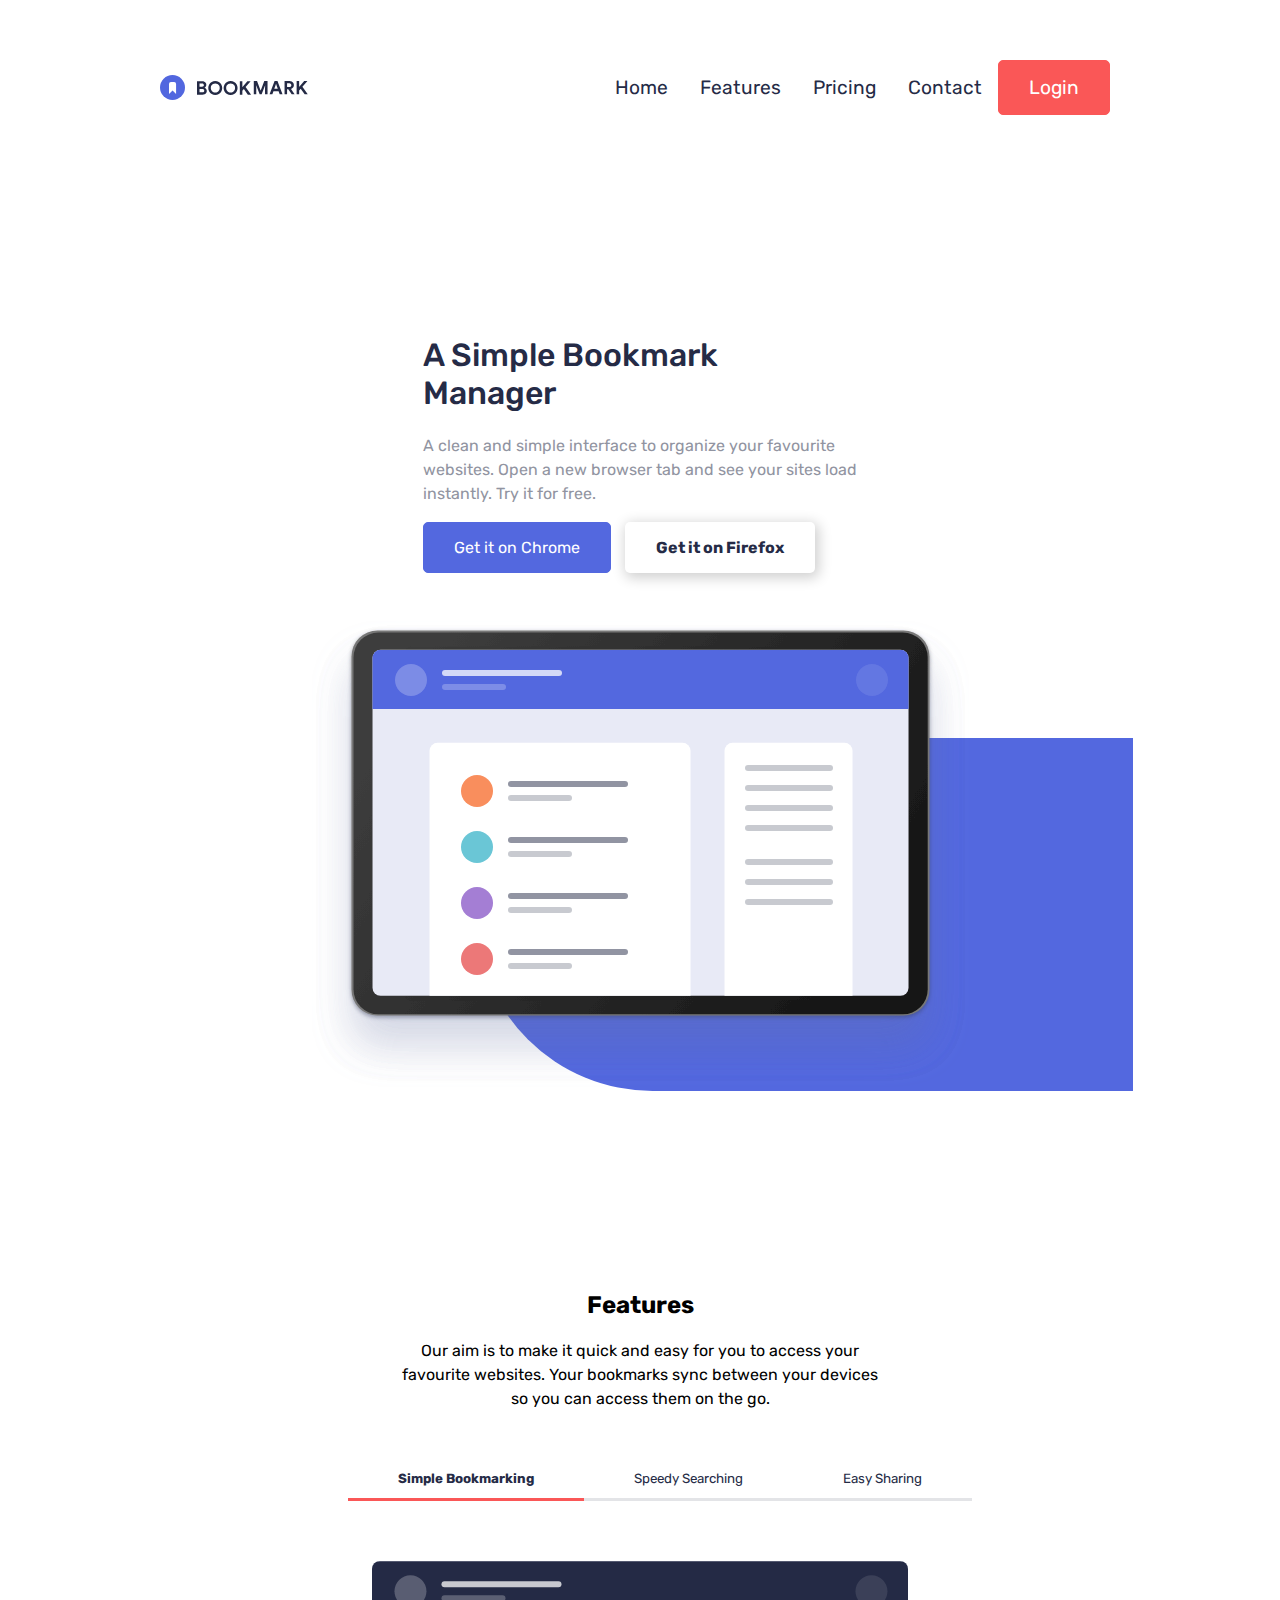
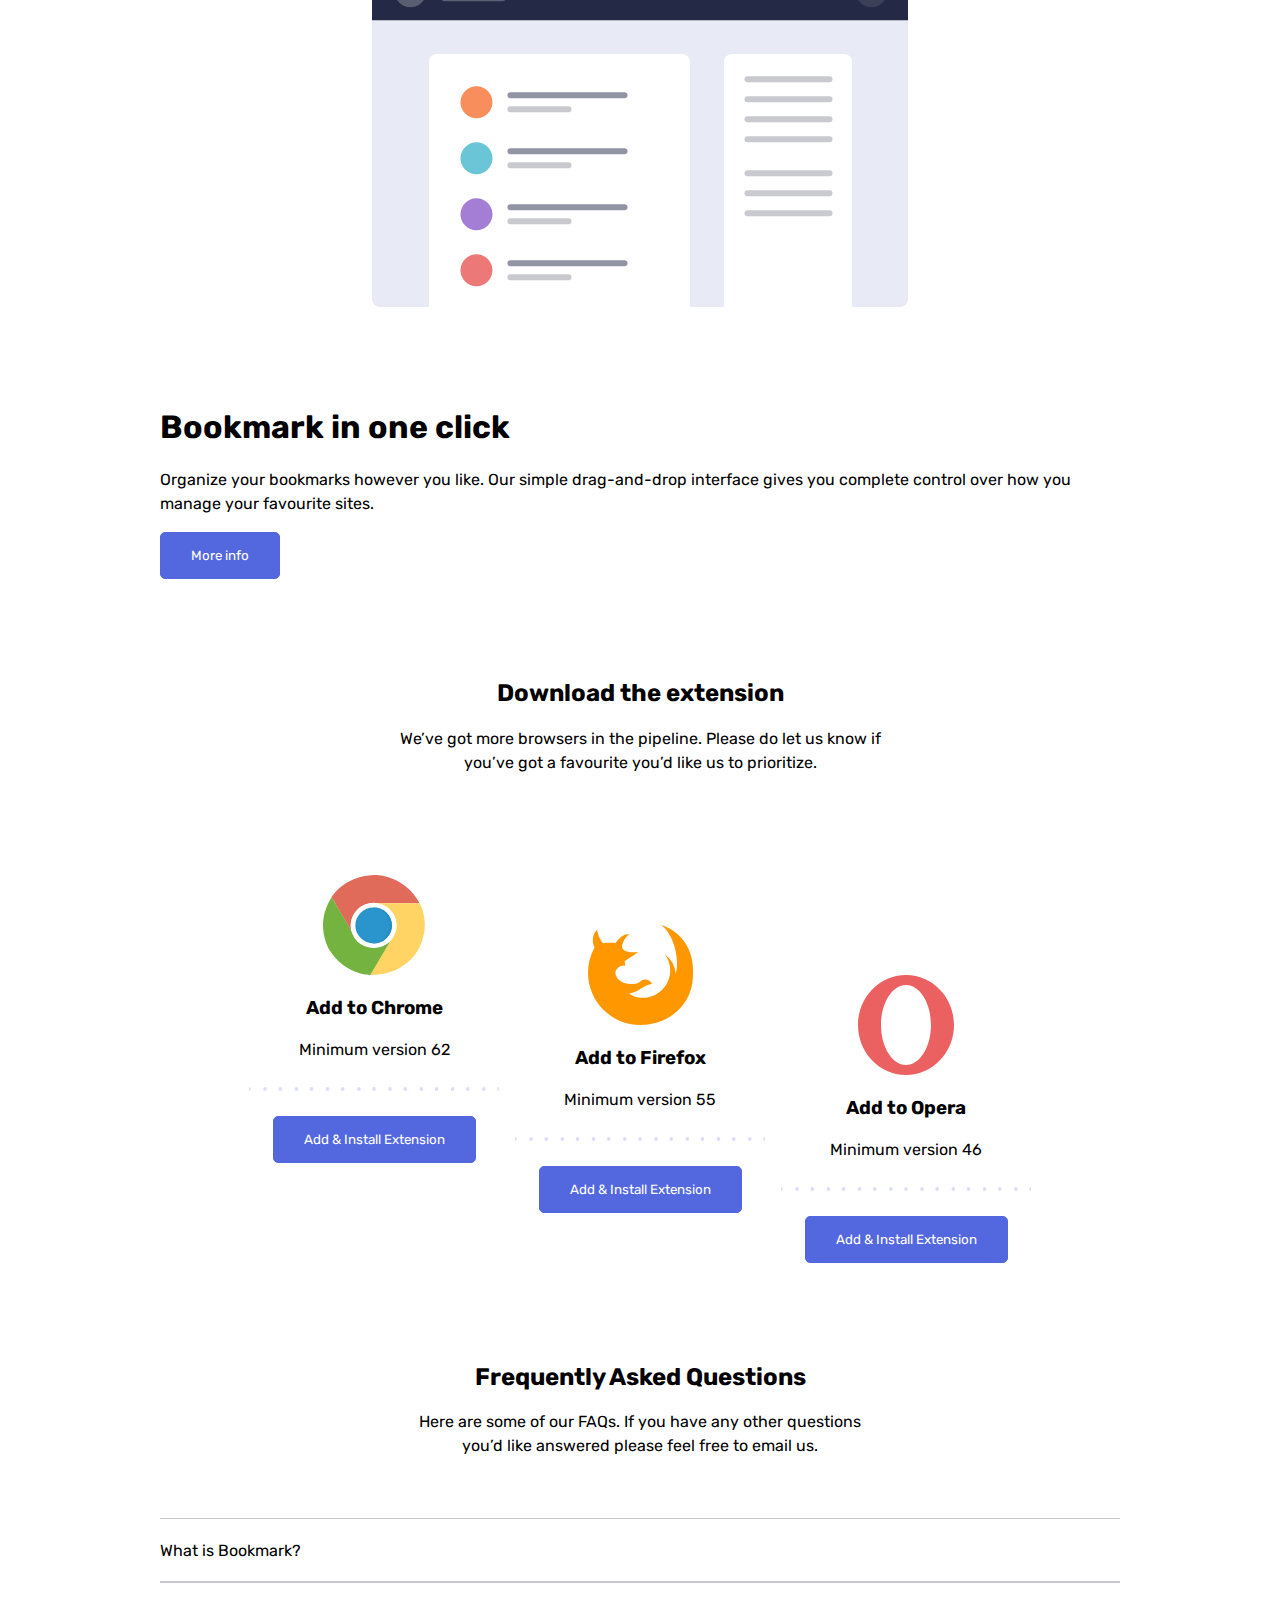
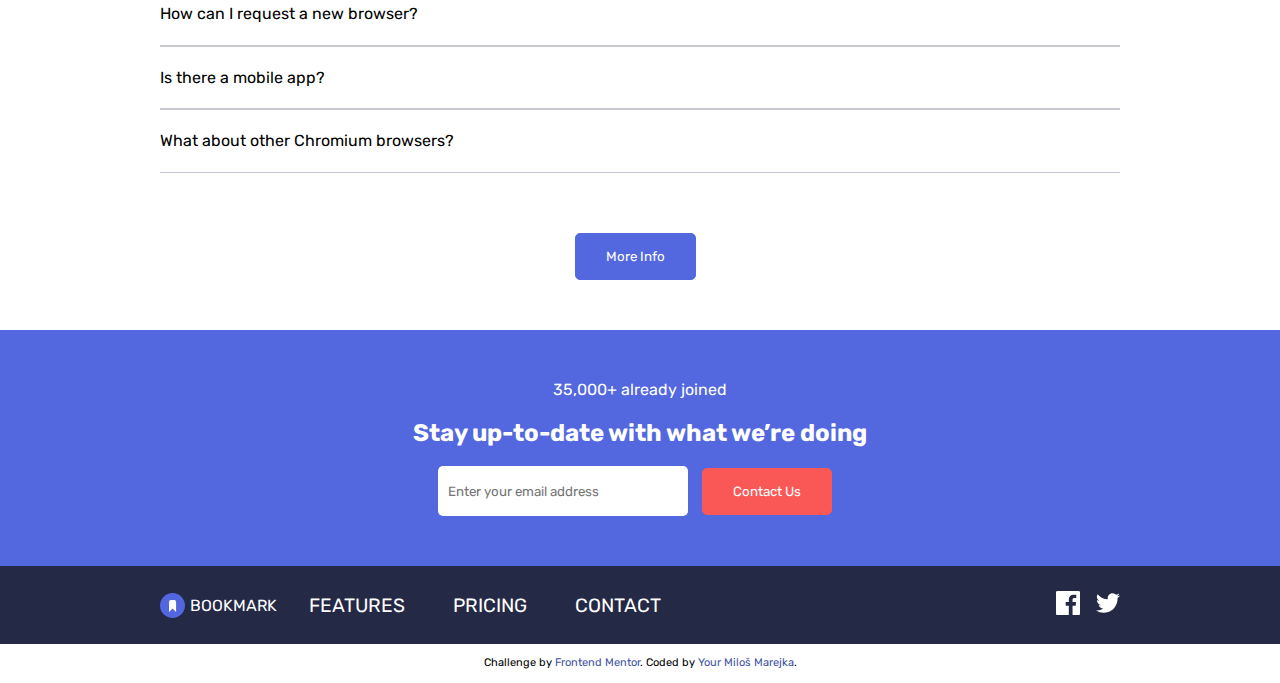
==== commit cc4dec2c: "new site" ====
--- a/index.html
+++ b/index.html
@@ -25,17 +25,17 @@
         <img src="./images/logo-bookmark.svg" alt="">
         <ul>
           <li>
-            <a href="#">
+            <a href="index.html">
               Home
             </a>
           </li>
           <li>
-            <a href="#">
+            <a href="#features">
               Features
             </a>
           </li>
           <li>
-            <a href="#">
+            <a href="price.html">
               Pricing
             </a>
           </li>
@@ -73,7 +73,7 @@
         </div>
   </div>
 </header>
-    <div class="container-50 text-center">
+    <div class="container-50 text-center" id="features">
       <h2>Features</h2>
 
   <p>Our aim is to make it quick and easy for you to access your<br> favourite websites. 
@@ -269,9 +269,9 @@
           <div style="width: 25px; height: 25px; overflow: hidden; display: inline-block;"> 
           <img src="images/logo-bookmark.svg">
         </div> BOOKMARK</li>
-        <li>FEATURES</li>
-        <li>PRICING</li>
-        <li>CONTACT</li>
+        <li><a href="#features">FEATURES</a></li>
+        <li><a href="price.html">PRICING</a></li>
+        <li><a href="">CONTACT</a></li>
       </ul>
 
       <ul>
--- a/style.css
+++ b/style.css
@@ -201,7 +201,6 @@
   top: 100px;
 }
 
-/*faq */
 .faq-container {
   margin: 60px auto;
 }
@@ -271,8 +270,53 @@
   justify-content: center;
   align-items: center;
   gap: 1rem;
-}
-/* medium screen*/
+  color: #fff;
+}
+footer nav ul a {
+  color: #fff;
+}
+
+.pricing-container {
+  margin: 100px auto;
+  display: flex;
+  justify-content: center;
+  align-items: flex-start;
+  gap: 1rem;
+}
+.pricing-card-features ul {
+  list-style-type: none;
+  padding: 0;
+}
+.pricing-card {
+  display: flex;
+  width: 250px;
+  height: 350px;
+  background-color: hsl(229, 8%, 60%, 0.25);
+  padding: 20px;
+  border-radius: 5px;
+  flex-direction: column;
+  transition: transform 1s;
+}
+
+.pricing-card:hover {
+  transform: rotateY(360deg);
+}
+.pricing-card-cta {
+  margin-top: auto;
+}
+
+@media screen and (max-width: 768px) {
+  .pricing-container {
+    flex-direction: column;
+  }
+  .pricing-card {
+    width: 100%;
+    height: auto;
+    margin-bottom: 50px;
+  }
+}
+
+/* responsive breakpoints*/
 @media screen and (max-width: 1400px) {
   .hero-container {
     display: flex;
